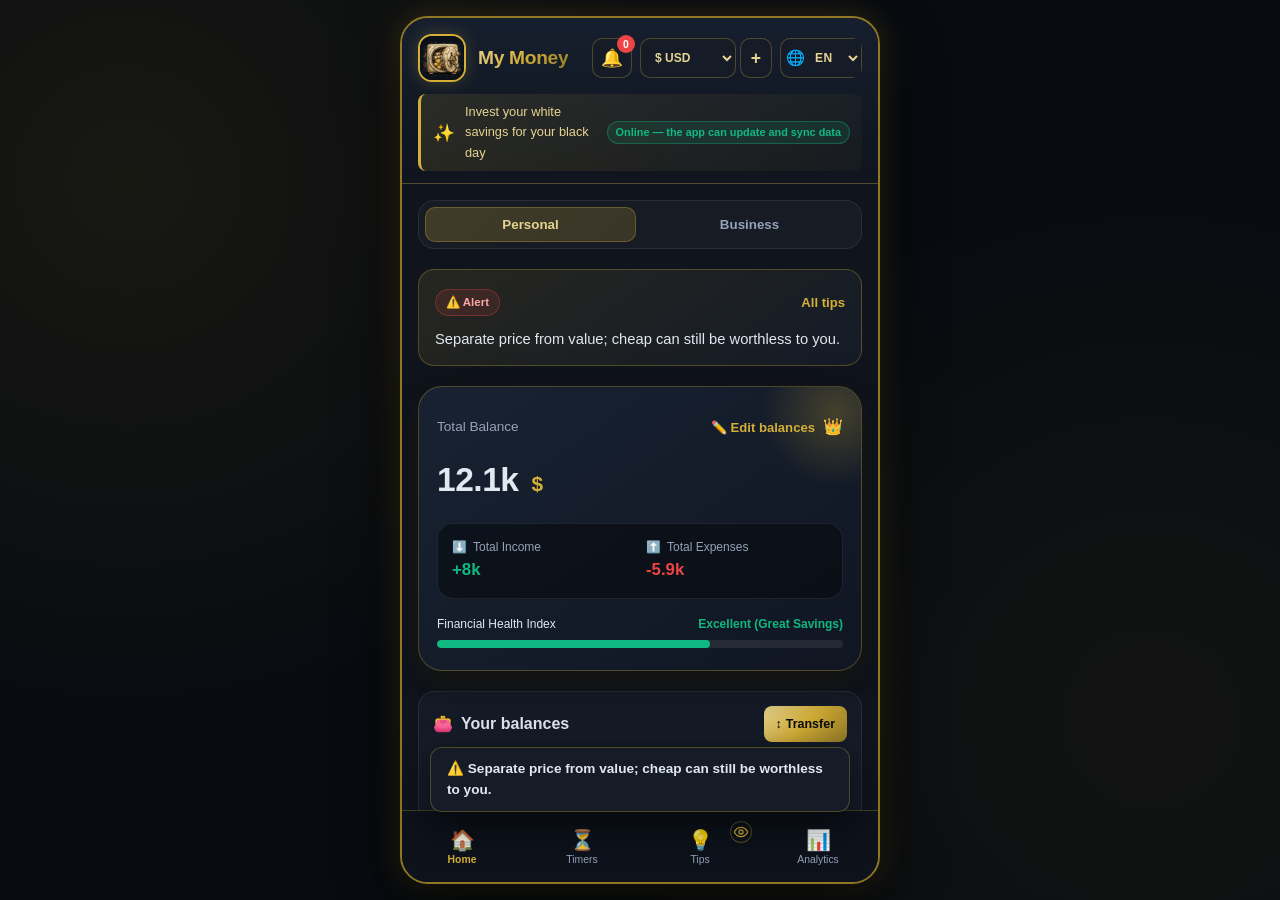
==== index.html @ 69395c63 "Publish My Money static app for Render. Co-authored-by: Cursor <cursoragent@cursor.com>" ====
<!DOCTYPE html>
<html lang="en" dir="ltr">
<head>
  <meta charset="UTF-8">
  <meta name="viewport" content="width=device-width, initial-scale=1.0, viewport-fit=cover">
  <title>My Money</title>

  <link rel="manifest" href="manifest.json">
  <meta name="theme-color" content="#080B10">
  <meta name="mobile-web-app-capable" content="yes">
  <meta name="apple-mobile-web-app-capable" content="yes">
  <meta name="apple-mobile-web-app-status-bar-style" content="black-translucent">
  <meta name="apple-mobile-web-app-title" content="أموالي">
  <link rel="apple-touch-icon" href="assets/icon-192.png">
  <link rel="icon" type="image/png" sizes="192x192" href="assets/icon-192.png">
  <link rel="icon" type="image/png" href="assets/logo.png">
  <link rel="stylesheet" href="styles.css?v=52">
</head>
<body>

  <div class="app-viewport" id="appViewport">

    <header class="app-header">
      <div class="header-top">
        <div class="brand-wrapper" id="btnBrandHome" role="button" tabindex="0">
          <img src="assets/logo.png" alt="" class="brand-logo" width="48" height="48">
          <div class="brand-text">
            <h1 id="txtAppName">أموالي</h1>
          </div>
        </div>

        <div class="header-controls">
          <button type="button" class="bell-btn" id="btnBell" aria-label="Notifications">
            <span aria-hidden="true">🔔</span>
            <span class="bell-badge" id="bellBadge" hidden>0</span>
          </button>
          <div class="currency-wrap">
            <select id="currencySelector" class="currency-select" aria-label="Currency"></select>
            <button type="button" class="btn-add-curr" id="btnAddCurrency" title="إضافة عملة">+</button>
            <button type="button" class="btn-add-curr btn-del-curr" id="btnDeleteCurrency" hidden title="حذف">✕</button>
          </div>
          <div class="lang-wrap" title="Language">
            <span class="lang-icon" aria-hidden="true">🌐</span>
            <select id="langSelector" class="lang-select" aria-label="Language"></select>
          </div>
        </div>
      </div>

      <div class="slogan-banner">
        <span class="icon" aria-hidden="true">✨</span>
        <p id="txtSlogan">استثمر رصيدك الأبيض ليومك الأسود</p>
        <span class="offline-chip" id="offlineChip">يعمل بدون إنترنت</span>
      </div>
    </header>

    <main class="app-body" id="appBody">

      <section class="app-screen is-active" id="screenHome" data-screen="home">
        <div class="space-toggle" id="spaceToggle" role="group" aria-label="Space">
          <button type="button" class="space-btn active" data-space="personal" aria-pressed="true">
            <span id="lblSpacePersonal">شخصي</span>
          </button>
          <button type="button" class="space-btn" data-space="business" aria-pressed="false">
            <span id="lblSpaceBusiness">شركة</span>
          </button>
        </div>
        <p class="space-hint" id="lblSpaceHint" hidden>سمّ شركتك وأضف أكثر من شركة. كل شركة لها دخلها ومصاريفها ورصيدها، مع قوالب حسب نوع النشاط.</p>
        <div class="company-bar" id="companyBar" hidden>
          <label class="company-bar-label" id="lblCompanySelect" for="companySelect">الشركة النشطة</label>
          <div class="company-bar-row" id="companyBarRow">
            <select id="companySelect" class="form-control" aria-labelledby="lblCompanySelect"></select>
            <button type="button" class="btn-secondary" id="btnEditCompany"><span id="txtEditCompany">تعديل</span></button>
            <button type="button" class="btn-gold-sm" id="btnAddCompany"><span id="txtAddCompany">إضافة شركة</span></button>
          </div>
          <p class="field-hint" id="txtCompanyTypeHint"></p>
        </div>

        <article class="home-tip-card" id="homeTipCard" role="button" tabindex="0">
          <div class="home-tip-head">
            <span class="tip-kind-badge" id="homeTipKind">تحفيز</span>
            <button type="button" class="btn-text-gold" id="btnOpenTipsFromHome" data-screen="tips"><span id="txtSeeAllTips">كل النصائح</span></button>
          </div>
          <p class="home-tip-text" id="txtHomeTip"></p>
        </article>

        <article class="balance-card">
          <div class="balance-header">
            <span class="balance-label" id="lblTotalBalance">الرصيد الإجمالي</span>
            <div class="balance-header-actions">
              <button type="button" id="btnEditBalance" class="btn-text-gold" title="تعديل الرصيد الأولي">✏️ <span id="txtEditBalance">تعديل الرصيد</span></button>
              <span class="icon" aria-hidden="true">👑</span>
            </div>
          </div>
          <div class="balance-amount">
            <span id="valTotalBalance">0</span>
            <span class="curr" id="currSymbol">MAD</span>
          </div>

          <div class="balance-stats">
            <div class="stat-item">
              <span class="stat-title"><span class="icon" aria-hidden="true">⬇️</span> <span id="lblIncome">الدخل</span></span>
              <span class="stat-value inc" id="valTotalIncome">+0</span>
            </div>
            <div class="stat-item">
              <span class="stat-title"><span class="icon" aria-hidden="true">⬆️</span> <span id="lblExpenses">المصروفات</span></span>
              <span class="stat-value exp" id="valTotalExpenses">-0</span>
            </div>
          </div>

          <div class="health-meter">
            <div class="health-info">
              <span id="lblFinancialHealth">مؤشر الصحة المالية</span>
              <span class="health-status" id="txtHealthStatus">ممتاز</span>
            </div>
            <div class="health-bar-track">
              <div class="health-bar-fill" id="healthBarFill"></div>
            </div>
          </div>
        </article>

        <article class="wallets-card" id="walletsCard">
          <div class="section-title">
            <h2><span class="icon" aria-hidden="true">👛</span> <span id="lblWallets">أرصدتك</span></h2>
            <button type="button" class="btn-gold-sm" id="btnOpenTransfer">↕ <span id="txtTransfer">تحويل</span></button>
          </div>
          <p class="field-hint" id="txtWalletsHint">وزّع ما تملك: نقد، كروت بنكية، عملات رقمية، وغيرها. لكل رصيد خطة استخدام واضحة.</p>
          <div class="wallet-grid" id="walletGrid"></div>
        </article>

        <article class="blackday-card" id="blackDayCard">
          <div class="section-title">
            <h2><span class="icon" aria-hidden="true">🛡️</span> <span id="lblBlackDay">صندوق اليوم الأسود</span></h2>
            <select id="blackDayMonths" class="mini-select" aria-label="Months">
              <option value="1">1</option>
              <option value="3">3</option>
              <option value="6">6</option>
              <option value="9">9</option>
              <option value="12">12</option>
              <option value="24">24</option>
              <option value="36">36</option>
              <option value="60">60</option>
            </select>
          </div>
          <p class="field-hint" id="txtBlackDayHint"></p>
          <div class="health-meter">
            <div class="health-info">
              <span id="txtBlackDayProgress">0</span>
              <span id="txtImpulseSaved">0</span>
            </div>
            <div class="health-bar-track">
              <div class="health-bar-fill" id="blackDayFill"></div>
            </div>
          </div>
        </article>

        <div class="action-grid">
          <button type="button" class="btn-action inc" id="btnOpenIncomeModal">
            <span aria-hidden="true">➕</span> <span id="btnAddIncome">إضافة دخل</span>
          </button>
          <button type="button" class="btn-action exp" id="btnOpenExpenseModal">
            <span aria-hidden="true">➖</span> <span id="btnAddExpense">إضافة مصروف</span>
          </button>
        </div>
        <div class="quick-add" id="quickAddRow"></div>

        <article class="transactions-card">
          <div class="section-title">
            <h2><span class="icon" aria-hidden="true">📜</span> <span id="lblTxHistory" data-i18n="transactionsHistory">سجل المعاملات المالية</span></h2>
          </div>
          <div class="search-filter-bar">
            <input type="search" id="txSearchInput" class="search-input" placeholder="بحث..." autocomplete="off">
            <select id="txCategoryFilter" class="category-filter">
              <option value="all" id="optAllCategories">جميع الفئات</option>
            </select>
          </div>
          <div class="transaction-list" id="transactionList"></div>
        </article>

        <article class="recurring-card" id="recurringCard">
          <div class="section-title">
            <h2><span class="icon" aria-hidden="true">🔁</span> <span id="lblRecurring">فواتير واشتراكات</span></h2>
            <button type="button" class="btn-gold-sm" id="btnOpenRecurring">+ <span id="txtAddRecurring">إضافة</span></button>
          </div>
          <div id="recurringList"></div>
        </article>

        <article class="theme-card" id="themeCard">
          <div class="section-title">
            <h2><span class="icon" aria-hidden="true">🎨</span> <span id="lblTheme">لون التطبيق</span></h2>
          </div>
          <p class="field-hint" id="txtThemeHint">كل لون له اسم ونمط مختلف لتمييزه حتى مع عمى الألوان. يمكنك أيضاً مزج ثلاثة ألوان.</p>
          <div class="theme-swatches" id="themeSwatches" role="group" aria-labelledby="lblTheme"></div>
          <div class="theme-mix">
            <span class="theme-mix-label" id="lblThemeMix">مزيج من 3 ألوان</span>
            <input type="hidden" id="themeMix1" value="#A855F7">
            <input type="hidden" id="themeMix2" value="#22C55E">
            <input type="hidden" id="themeMix3" value="#3B82F6">
            <div class="theme-mix-row">
              <button type="button" class="theme-mix-chip" data-mix-slot="1" id="btnThemeMix1">
                <span id="lblThemeMix1">لون 1</span>
                <span class="theme-mix-swatch" id="themeMixSwatch1"></span>
              </button>
              <button type="button" class="theme-mix-chip" data-mix-slot="2" id="btnThemeMix2">
                <span id="lblThemeMix2">لون 2</span>
                <span class="theme-mix-swatch" id="themeMixSwatch2"></span>
              </button>
              <button type="button" class="theme-mix-chip" data-mix-slot="3" id="btnThemeMix3">
                <span id="lblThemeMix3">لون 3</span>
                <span class="theme-mix-swatch" id="themeMixSwatch3"></span>
              </button>
              <button type="button" class="theme-mix-chip theme-mix-result" id="btnThemeMixResult" aria-pressed="false">
                <span id="lblThemeMixResult">المزيج</span>
                <span class="theme-mix-preview" id="themeMixPreview" aria-hidden="true"></span>
              </button>
            </div>
            <div class="theme-picker" id="themePicker" hidden>
              <p class="theme-picker-title" id="txtThemePicker">اختر لوناً داخل الإطار</p>
              <div class="theme-palette" id="themePalette"></div>
              <div class="theme-rgb">
                <label class="theme-rgb-row"><span>R</span><input type="range" id="themeRgbR" min="0" max="255" value="168"><span id="themeRgbRVal">168</span></label>
                <label class="theme-rgb-row"><span>G</span><input type="range" id="themeRgbG" min="0" max="255" value="85"><span id="themeRgbGVal">85</span></label>
                <label class="theme-rgb-row"><span>B</span><input type="range" id="themeRgbB" min="0" max="255" value="247"><span id="themeRgbBVal">247</span></label>
              </div>
              <button type="button" class="btn-secondary" id="btnCloseThemePicker"><span id="txtCloseThemePicker">تم</span></button>
            </div>
            <button type="button" class="btn-gold-sm" id="btnApplyThemeMix"><span id="txtApplyThemeMix">تطبيق المزيج</span></button>
          </div>
        </article>

        <article class="lock-card" id="lockCard">
          <div class="section-title">
            <h2><span class="icon" aria-hidden="true">🔒</span> <span id="lblLockTitle">قفل PIN</span></h2>
          </div>
          <p class="field-hint" id="txtLockHint">يمكنك قفل التطبيق برمز سري من 6 أرقام لمنع المتطفلين. عند نسيان الرمز يمكن استعادته عبر حساب Gmail المرتبط.</p>
          <div class="pwa-actions">
            <button type="button" class="btn-gold-sm" id="btnSetPin"><span id="txtSetPin">تعيين PIN</span></button>
            <button type="button" class="btn-secondary" id="btnRemovePin" hidden><span id="txtRemovePin">إزالة القفل</span></button>
          </div>
        </article>

        <article class="sync-card" id="syncCard">
          <div class="section-title">
            <h2><span class="icon" aria-hidden="true">☁️</span> <span id="lblSyncTitle">المزامنة بين الأجهزة عبر Gmail</span></h2>
          </div>
        <p class="pwa-instruction-text" id="txtSyncHint">للمزامنة أدخل بريد Gmail. ستصلك رسالة برمز عشوائي على الحساب لتأكيد الربط بين الأجهزة.</p>
          <p class="sync-status" id="txtSyncStatus"></p>
          <div class="pwa-actions">
            <button type="button" class="btn-gold-sm" id="btnConnectGmail">ربط حساب Gmail</button>
            <button type="button" class="btn-gold-sm btn-export" id="btnSyncNow" hidden>مزامنة الآن</button>
            <button type="button" class="btn-gold-sm btn-demo" id="btnRestoreCloud" hidden>استعادة من Google</button>
            <button type="button" class="btn-secondary" id="btnDisconnectGmail" hidden>فصل الحساب</button>
            <button type="button" class="btn-gold-sm btn-export" id="btnSendGmail">إرسال عبر Gmail</button>
            <button type="button" class="btn-gold-sm btn-demo" id="btnSaveBackup">نسخ الخطة إلى ملف</button>
            <button type="button" class="btn-gold-sm" id="btnCopyPlan">نسخ الخطة</button>
            <button type="button" class="btn-gold-sm" id="btnRestoreFile">تحميل خطة من ملف</button>
            <input type="file" id="backupFileInput" accept="application/json,.json" hidden>
          </div>
          <p class="field-hint" id="txtPlanFileHint">احفظ خطتك في ملف لإعادة تحميلها لاحقاً، أو أرسل الملف لشخص آخر ليحمّله في تطبيقه.</p>
          <details class="sync-advanced">
            <summary id="lblGoogleClient">معرّف عميل Google</summary>
            <p class="field-hint" id="txtGoogleClientHint"></p>
            <input type="text" id="googleClientIdInput" class="form-control" autocomplete="off" spellcheck="false">
          </details>
        </article>

        <article class="pwa-banner">
          <div class="pwa-header">
            <span aria-hidden="true">📱</span>
            <span id="lblInstallApp">ثبّت التطبيق على الهاتف</span>
          </div>
          <p class="pwa-instruction-text" id="txtPwaHint">يُفضَّل الاتصال بالإنترنت لتحديث التطبيق ومزامنة بياناتك. يمكنك إضافة أي معلومات دون إنترنت؛ عند العودة للاتصال تُحدَّث تلقائياً. الأهم: التنبيهات تعمل محلياً حتى بدون إنترنت بعد التثبيت والسماح بالإشعارات.</p>
          <p class="pwa-instruction-text" id="txtPwaInstructions"></p>
          <div class="pwa-actions">
            <button type="button" class="btn-gold-sm btn-install" id="btnInstallPwa" hidden>
              <span id="btnTxtInstall">تثبيت التطبيق</span>
            </button>
            <button type="button" class="btn-gold-sm btn-demo" id="btnLoadDemo">
              ⚡ <span id="btnTxtDemo">تحميل بيانات تجريبية</span>
            </button>
            <button type="button" class="btn-gold-sm btn-export" id="btnExportCSV">
              📥 <span id="btnTxtExport">تصدير CSV</span>
            </button>
            <button type="button" class="btn-gold-sm btn-reset" id="btnResetData">
              🗑️ <span id="btnTxtReset">مسح البيانات</span>
            </button>
          </div>
        </article>
      </section>

      <section class="app-screen" id="screenTimers" data-screen="timers" hidden>
        <article class="section-container">
          <div class="section-title">
            <h2><span class="icon" aria-hidden="true">⏳</span> <span id="lblPurchaseTimers" data-i18n="purchaseTimers">مواعيد ومؤقت المشتريات</span></h2>
            <button type="button" class="btn-gold-sm" id="btnOpenTimerModal">+ <span id="btnAddTimer">إضافة مؤقت</span></button>
          </div>
          <div class="timer-cards-list" id="timerCardsList"></div>
        </article>
      </section>

      <section class="app-screen" id="screenAnalytics" data-screen="analytics" hidden>
        <aside class="disclaimer-card" id="disclaimerCard" role="note">
          <div class="disclaimer-head">
            <span class="disclaimer-icon" aria-hidden="true">⚠️</span>
            <strong id="lblDisclaimerTitle">إخلاء مسؤولية</strong>
          </div>
          <p id="txtDisclaimer">⚠️ تنبيه: هذا التطبيق في طور تجريبي وقد تحدث فيه أخطاء برمجية. لا يُنصح باتخاذه مرجعاً موثوقاً بنسبة 100٪. التطبيق مصمَّم بمساعدة الذكاء الاصطناعي؛ يُفترض أن يكون آمناً وموثوقاً قدر الإمكان، لكن الذكاء الاصطناعي ليس موضع ثقة مطلقة. يُفضَّل الاحتفاظ دائماً بنسخة احتياطية من بياناتك.</p>
        </aside>

        <article class="recap-card" id="recapCard">
          <div class="section-title">
            <h2><span class="icon" aria-hidden="true">📅</span> <span id="lblRecap">ملخص هذا الشهر</span></h2>
          </div>
          <p class="recap-sentence" id="txtRecapSentence"></p>
          <div class="recap-stats" id="recapStats"></div>
        </article>

        <article class="insight-card" id="moneyGoneCard">
          <div class="section-title">
            <h2><span class="icon" aria-hidden="true">🕳️</span> <span id="lblMoneyGone">أين يختفي المال؟</span></h2>
          </div>
          <div class="period-toggle" id="spendPeriodToggle" role="group" aria-label="Period">
            <button type="button" class="period-btn" data-period="week"><span id="lblPeriodWeek">أسبوع</span></button>
            <button type="button" class="period-btn active" data-period="month"><span id="lblPeriodMonth">شهر</span></button>
            <button type="button" class="period-btn" data-period="year"><span id="lblPeriodYear">سنة</span></button>
          </div>
          <p class="field-hint" id="txtSpendPeriodHint"></p>
          <div class="spend-summary" id="spendSummary"></div>
          <div id="moneyGoneList"></div>
        </article>

        <article class="insight-card" id="trackCard">
          <div class="section-title">
            <h2><span class="icon" aria-hidden="true">🧭</span> <span id="lblOnTrack">هل أنا على الطريق الصحيح؟</span></h2>
          </div>
          <div class="track-verdict" id="trackVerdict"></div>
          <div class="insight-stats" id="trackStats"></div>
        </article>

        <article class="insight-card" id="profitCompareCard">
          <div class="section-title">
            <h2><span class="icon" aria-hidden="true">📈</span> <span id="lblProfitCompare">أرباحي مقارنة بالسنوات الماضية</span></h2>
          </div>
          <div id="profitCompareList"></div>
        </article>

        <article class="insight-card" id="journeyCard">
          <div class="section-title">
            <h2><span class="icon" aria-hidden="true">🏆</span> <span id="lblJourney">رحلتي منذ تثبيت التطبيق</span></h2>
          </div>
          <p class="field-hint" id="txtJourneySince"></p>
          <div class="insight-stats" id="journeyStats"></div>
          <div class="achievements-grid" id="achievementsGrid"></div>
        </article>

        <article class="budgets-card" id="budgetsCard">
          <div class="section-title">
            <h2><span class="icon" aria-hidden="true">🎯</span> <span id="lblBudgets">الميزانيات الشهرية</span></h2>
          </div>
          <div id="budgetList"></div>
        </article>

        <article class="analytics-card">
          <div class="section-title">
            <h2><span class="icon" aria-hidden="true">📊</span> <span id="lblAnalytics">تحليل المصاريف حسب الفئات</span></h2>
          </div>
          <div class="chart-container">
            <div class="chart-svg-wrapper">
              <svg viewBox="0 0 36 36" class="donut-chart" id="svgDonutChart" role="img" aria-label="Expense chart">
                <circle cx="18" cy="18" r="15.915" fill="none" stroke="rgba(255,255,255,0.05)" stroke-width="3"></circle>
              </svg>
            </div>
            <div class="chart-legend" id="chartLegend"></div>
          </div>
        </article>
      </section>

      <section class="app-screen" id="screenTips" data-screen="tips" hidden>
        <article class="tips-hero" id="tipsHeroCard">
          <div class="section-title">
            <h2><span class="icon" aria-hidden="true">💡</span> <span id="lblTipsTitle">نصائح مالية</span></h2>
            <button type="button" class="btn-gold-sm" id="btnOpenTipModal">+ <span id="txtAddTip">أضف نصيحتك</span></button>
          </div>
          <p class="field-hint" id="txtTipsHint">نصائح جاهزة بكل اللغات، ونصائحك الخاصة تبقى محفوظة وتظهر كلما فتحت التطبيق.</p>
        </article>

        <article class="tip-of-day-card" id="tipOfDayCard" role="button" tabindex="0">
          <div class="tip-kind-row">
            <span class="tip-kind-badge" id="tipOfDayKind">تحفيز</span>
            <button type="button" class="btn-text-gold" id="btnShuffleTip"><span id="txtShuffleTip">نصيحة أخرى</span></button>
          </div>
          <p class="tip-of-day-text" id="txtTipOfDay"></p>
        </article>

        <article class="section-container">
          <div class="section-title">
            <h2><span class="icon" aria-hidden="true">📌</span> <span id="lblMyTips">نصائحي</span></h2>
          </div>
          <div id="customTipsList"></div>
        </article>

        <article class="section-container">
          <div class="section-title">
            <h2><span class="icon" aria-hidden="true">📚</span> <span id="lblBuiltinTips">مكتبة النصائح</span></h2>
          </div>
          <div id="builtinTipsList"></div>
        </article>
      </section>

    </main>

    <nav class="bottom-nav" aria-label="Main">
      <button type="button" class="nav-item active" id="navHome" data-screen="home" aria-current="page">
        <span class="icon" aria-hidden="true">🏠</span>
        <span id="lblNavHome">الرئيسية</span>
      </button>
      <button type="button" class="nav-item" id="navTimers" data-screen="timers">
        <span class="icon" aria-hidden="true">⏳</span>
        <span id="lblNavTimers">المؤقتات</span>
      </button>
      <div class="nav-tips-wrap">
        <button type="button" class="nav-item" id="navTips" data-screen="tips">
          <span class="icon" aria-hidden="true">💡</span>
          <span id="lblNavTips">نصائح</span>
        </button>
        <button type="button" class="nav-eye-toggle" id="btnToggleHomeTip" aria-pressed="true" title="إخفاء النصيحة">
          <span class="nav-eye-open" aria-hidden="true">
            <svg viewBox="0 0 24 24" width="16" height="16" fill="none" stroke="currentColor" stroke-width="2" stroke-linecap="round" stroke-linejoin="round"><path d="M2 12s3.5-7 10-7 10 7 10 7-3.5 7-10 7-10-7-10-7z"/><circle cx="12" cy="12" r="3"/></svg>
          </span>
          <span class="nav-eye-locked" aria-hidden="true" hidden>
            <svg viewBox="0 0 24 24" width="16" height="16" fill="none" stroke="currentColor" stroke-width="2" stroke-linecap="round" stroke-linejoin="round"><path d="M3 3l18 18"/><path d="M10.6 10.6a2 2 0 102.8 2.8"/><path d="M9.9 5.2A11 11 0 0121.8 12a11 11 0 01-2.1 3.2"/><path d="M6.6 6.6A11 11 0 002.2 12a11 11 0 0011.3 6.8 10 10 0 002.4-.3"/></svg>
          </span>
        </button>
      </div>
      <button type="button" class="nav-item" id="navAnalytics" data-screen="analytics">
        <span class="icon" aria-hidden="true">📊</span>
        <span id="lblNavAnalytics">التحليلات</span>
      </button>
    </nav>

    <div class="notif-panel" id="notifPanel" hidden>
      <div class="notif-panel-head">
        <h3 id="lblNotifTitle">الإشعارات</h3>
        <button type="button" class="btn-icon-del" id="btnCloseNotif" aria-label="Close">✕</button>
      </div>
      <div class="notif-panel-actions">
        <button type="button" class="btn-gold-sm" id="btnEnableNotifs">تفعيل جرس الإشعارات</button>
        <button type="button" class="btn-gold-sm btn-demo" id="btnAddReminder">+ تذكير جديد</button>
        <button type="button" class="btn-secondary" id="btnMarkRead">تعليم الكل كمقروء</button>
      </div>
      <p class="notif-status" id="txtNotifStatus"></p>
      <div class="notif-list" id="notifList"></div>
    </div>

  </div>

  <div class="toast" id="toast" role="status" aria-live="polite"></div>

  <div class="modal-overlay" id="balanceModal">
    <div class="modal-content" role="dialog" aria-modal="true" aria-labelledby="modalBalanceTitle">
      <h3 class="modal-title" id="modalBalanceTitle">أرصدة ما تملك</h3>
      <form id="balanceForm">
        <p class="field-hint" id="txtBalanceWalletsHint">أدخل المبلغ الحالي في كل نوع. الدخل والمصاريف تُحسب لاحقاً حسب الرصيد الذي تختاره في المعاملة.</p>
        <div id="walletBalanceFields"></div>
        <p class="sync-status" id="txtWalletOpeningsTotal"></p>
        <div class="form-actions">
          <button type="button" class="btn-secondary" id="btnCloseBalanceModal">إلغاء</button>
          <button type="submit" class="btn-gold-sm btn-modal-submit" id="btnSaveBalance">تحديث الأرصدة</button>
        </div>
      </form>
    </div>
  </div>

  <div class="modal-overlay" id="txModal">
    <div class="modal-content" role="dialog" aria-modal="true" aria-labelledby="modalTxTitle">
      <h3 class="modal-title" id="modalTxTitle">إضافة معاملة جديدة</h3>
      <form id="txForm">
        <input type="hidden" id="txTypeInput" value="expense">
        <div class="form-group">
          <label id="lblFormDesc" for="txDesc">البيان / الوصف</label>
          <input type="text" id="txDesc" class="form-control" required maxlength="120" autocomplete="off">
        </div>
        <div class="form-group">
          <label id="lblFormAmount" for="txAmount">المبلغ</label>
          <input type="number" step="0.01" min="0" inputmode="decimal" id="txAmount" class="form-control" required placeholder="0.00">
        </div>
        <div class="form-group">
          <label id="lblFormCategory" for="txCategory">الفئة</label>
          <div class="link-row">
            <select id="txCategory" class="form-control"></select>
            <button type="button" class="btn-gold-sm" id="btnAddCategory" title="+">+</button>
          </div>
        </div>
        <div class="form-group">
          <label id="lblFormWallet" for="txWallet">الظرف</label>
          <select id="txWallet" class="form-control"></select>
        </div>
        <div class="form-group">
          <label id="lblFormDate" for="txDate">التاريخ</label>
          <input type="date" id="txDate" class="form-control" required>
        </div>
        <label class="check-row">
          <input type="checkbox" id="txRemindCheck">
          <span id="lblTxRemind">تذكير لهذه المعاملة</span>
        </label>
        <div class="form-group" id="txRemindGroup" hidden>
          <label id="lblTxRepeat" for="txRepeatSelect">تكرار التنبيه</label>
          <select id="txRepeatSelect" class="form-control">
            <option value="once">مرة واحدة</option>
            <option value="daily">يومي</option>
            <option value="weekly" selected>أسبوعي</option>
            <option value="monthly">شهري</option>
            <option value="yearly">سنوي</option>
          </select>
        </div>
        <div class="form-actions">
          <button type="button" class="btn-secondary" id="btnCloseTxModal">إلغاء</button>
          <button type="submit" class="btn-gold-sm btn-modal-submit" id="btnSaveTx">حفظ المعاملة</button>
        </div>
      </form>
    </div>
  </div>

  <div class="modal-overlay" id="timerModal">
    <div class="modal-content" role="dialog" aria-modal="true" aria-labelledby="modalTimerTitle">
      <h3 class="modal-title" id="modalTimerTitle">إضافة مؤقت شراء جديد</h3>
      <form id="timerForm">
        <div class="advice-card" id="waitAdviceCard">
          <strong id="lblWaitAdviceTitle">نصيحة قبل الشراء</strong>
          <p id="txtWaitAdvice">انتظر أسبوعاً قبل أن تشتري المنتج. قد تكون لا تحتاجه حقاً، وقد يكون مجرد نزوة عابرة.</p>
        </div>
        <div class="form-group">
          <label id="lblTimerName" for="timerItemName">اسم الغرض المراد شراؤه</label>
          <input type="text" id="timerItemName" class="form-control" maxlength="120" autocomplete="off">
        </div>
        <div class="form-group">
          <span class="field-label" id="lblItemImage">صورة المنتج أو علامة مصغّرة</span>
          <p class="field-hint" id="txtItemImageHint">إذا لم تعرف اسم المنتج، الصق صورة أو اختر علامة جاهزة.</p>
          <div class="icon-grid" id="productIconGrid"></div>
          <div class="image-drop" id="imageDropZone" tabindex="0">
            <div class="image-preview" id="imagePreview" hidden>
              <img id="imagePreviewImg" alt="">
              <button type="button" class="btn-icon-del" id="btnClearImage">✕</button>
            </div>
            <div class="image-drop-hint" id="imageDropHint">
              <span id="txtPasteImage">لصق صورة</span>
              <label class="btn-gold-sm btn-file">
                <span id="txtPickImage">رفع صورة</span>
                <input type="file" id="timerImageInput" accept="image/*" hidden>
              </label>
            </div>
          </div>
        </div>
        <div class="form-group">
          <label id="lblTimerPrice" for="timerPrice">السعر المحدد</label>
          <input type="number" step="0.01" min="0" inputmode="decimal" id="timerPrice" class="form-control" required>
        </div>
        <div class="form-group">
          <label id="lblTimerCategory" for="timerCategory">الفئة</label>
          <select id="timerCategory" class="form-control"></select>
        </div>
        <div class="form-group">
          <label id="lblBuyLink" for="timerBuyUrl">رابط الشراء أونلاين</label>
          <div class="link-row">
            <input type="text" id="timerBuyUrl" class="form-control" inputmode="url" autocomplete="url" placeholder="https://">
            <button type="button" class="btn-gold-sm" id="btnPasteBuyUrl">لصق الرابط</button>
          </div>
        </div>
        <div class="form-group">
          <label id="lblTimerDelay" for="timerDelaySelect">موعد التنبيه</label>
          <select id="timerDelaySelect" class="form-control">
            <option value="2days" id="opt2Days">بعد يومين (48 ساعة)</option>
            <option value="1week" id="opt1Week" selected>بعد أسبوع (7 أيام)</option>
            <option value="1month" id="opt1Month">بعد شهر (30 يوم)</option>
            <option value="custom" id="optCustom">تاريخ مخصص</option>
          </select>
        </div>
        <div class="form-group" id="customDateGroup" hidden>
          <label id="lblCustomDate" for="timerCustomDate">التاريخ والوقت المحدد</label>
          <input type="datetime-local" id="timerCustomDate" class="form-control">
        </div>
        <label class="check-row">
          <input type="checkbox" id="timerBellCheck" checked>
          <span id="lblTimerBell">تفعيل جرس التذكير</span>
        </label>
        <div class="form-group" id="timerRepeatGroup">
          <label id="lblTimerRepeat" for="timerRepeatSelect">تكرار التنبيه</label>
          <select id="timerRepeatSelect" class="form-control">
            <option value="once">مرة واحدة</option>
            <option value="daily">يومي</option>
            <option value="weekly" selected>أسبوعي</option>
            <option value="monthly">شهري</option>
            <option value="yearly">سنوي</option>
          </select>
        </div>
        <div class="form-group">
          <label id="lblTimerNotes" for="timerNotes">ملاحظات إضافية</label>
          <input type="text" id="timerNotes" class="form-control" maxlength="160" autocomplete="off">
        </div>
        <div class="form-actions">
          <button type="button" class="btn-secondary" id="btnCloseTimerModal">إلغاء</button>
          <button type="submit" class="btn-gold-sm btn-modal-submit" id="btnSaveTimer">ضبط التنبيه</button>
        </div>
      </form>
    </div>
  </div>

  <div class="modal-overlay" id="reminderModal">
    <div class="modal-content" role="dialog" aria-modal="true" aria-labelledby="modalReminderTitle">
      <h3 class="modal-title" id="modalReminderTitle">تذكير جديد</h3>
      <form id="reminderForm">
        <div class="form-group">
          <label id="lblReminderTitle" for="reminderTitleInput">عنوان التذكير</label>
          <input type="text" id="reminderTitleInput" class="form-control" required maxlength="120" autocomplete="off">
        </div>
        <div class="form-group">
          <label id="lblReminderRepeat" for="reminderRepeatSelect">تكرار التنبيه</label>
          <select id="reminderRepeatSelect" class="form-control">
            <option value="once">مرة واحدة</option>
            <option value="daily">يومي</option>
            <option value="weekly" selected>أسبوعي</option>
            <option value="monthly">شهري</option>
            <option value="yearly">سنوي</option>
          </select>
        </div>
        <div class="form-group">
          <label id="lblReminderWhen" for="reminderWhenInput">التاريخ والوقت المحدد</label>
          <input type="datetime-local" id="reminderWhenInput" class="form-control" required>
        </div>
        <div class="form-group">
          <label id="lblReminderLink" for="reminderBuyUrl">رابط الشراء أونلاين</label>
          <input type="text" id="reminderBuyUrl" class="form-control" inputmode="url" placeholder="https://">
        </div>
        <div class="form-actions">
          <button type="button" class="btn-secondary" id="btnCloseReminderModal">إلغاء</button>
          <button type="submit" class="btn-gold-sm btn-modal-submit" id="btnSaveReminder">ضبط التنبيه</button>
        </div>
      </form>
    </div>
  </div>

  <div class="modal-overlay" id="currencyModal">
    <div class="modal-content" role="dialog" aria-modal="true" aria-labelledby="modalCurrencyTitle">
      <h3 class="modal-title" id="modalCurrencyTitle">إضافة عملة خاصة</h3>
      <form id="currencyForm">
        <div class="form-group">
          <label id="lblCurrencyCode" for="customCurrencyCode">رمز العملة</label>
          <input type="text" id="customCurrencyCode" class="form-control" required maxlength="8" placeholder="GBP" autocomplete="off">
        </div>
        <div class="form-group">
          <label id="lblCurrencySymbol" for="customCurrencySymbol">الرمز / الاختصار</label>
          <input type="text" id="customCurrencySymbol" class="form-control" required maxlength="12" placeholder="£" autocomplete="off">
        </div>
        <div class="form-group">
          <label id="lblCurrencyName" for="customCurrencyName">اسم العملة</label>
          <input type="text" id="customCurrencyName" class="form-control" maxlength="40" placeholder="جنيه إسترليني" autocomplete="off">
        </div>
        <div class="form-actions">
          <button type="button" class="btn-secondary" id="btnCloseCurrencyModal">إلغاء</button>
          <button type="submit" class="btn-gold-sm btn-modal-submit" id="btnSaveCurrency">حفظ</button>
        </div>
      </form>
    </div>
  </div>

  <div class="modal-overlay" id="affordModal">
    <div class="modal-content" role="dialog" aria-modal="true" aria-labelledby="modalAffordTitle">
      <h3 class="modal-title" id="modalAffordTitle">هل أتحمل هذا؟</h3>
      <div id="affordBody" class="afford-body"></div>
      <div class="form-actions afford-actions">
        <button type="button" class="btn-gold-sm" id="btnDecideBought">اشتريت</button>
        <button type="button" class="btn-secondary" id="btnDecideSkip">تنازلت</button>
        <button type="button" class="btn-secondary" id="btnDecideWait">ما زلت أنتظر</button>
      </div>
      <label class="check-row" id="blackDayMoveRow">
        <input type="checkbox" id="moveToBlackDay" checked>
        <span id="lblMoveBlackDay">حوّل المبلغ إلى صندوق اليوم الأسود</span>
      </label>
    </div>
  </div>

  <div class="modal-overlay" id="transferModal">
    <div class="modal-content" role="dialog" aria-modal="true" aria-labelledby="modalTransferTitle">
      <h3 class="modal-title" id="modalTransferTitle">تحويل بين الأظرف</h3>
      <form id="transferForm">
        <div class="form-group">
          <label id="lblTransferFrom" for="transferFrom">من</label>
          <select id="transferFrom" class="form-control"></select>
        </div>
        <div class="form-group">
          <label id="lblTransferTo" for="transferTo">إلى</label>
          <select id="transferTo" class="form-control"></select>
        </div>
        <div class="form-group">
          <label id="lblTransferAmount" for="transferAmount">المبلغ</label>
          <input type="number" step="0.01" min="0" inputmode="decimal" id="transferAmount" class="form-control" required>
        </div>
        <div class="form-actions">
          <button type="button" class="btn-secondary" id="btnCloseTransfer">إلغاء</button>
          <button type="submit" class="btn-gold-sm btn-modal-submit" id="btnSaveTransfer">تحويل</button>
        </div>
      </form>
    </div>
  </div>

  <div class="modal-overlay" id="recurringModal">
    <div class="modal-content" role="dialog" aria-modal="true" aria-labelledby="modalRecurringTitle">
      <h3 class="modal-title" id="modalRecurringTitle">فاتورة متكررة</h3>
      <form id="recurringForm">
        <div class="form-group">
          <label id="lblRecurringDesc" for="recurringDesc">الوصف</label>
          <input type="text" id="recurringDesc" class="form-control" required maxlength="120" autocomplete="off">
        </div>
        <div class="form-group">
          <label id="lblRecurringAmount" for="recurringAmount">المبلغ</label>
          <input type="number" step="0.01" min="0" inputmode="decimal" id="recurringAmount" class="form-control" required>
        </div>
        <div class="form-group">
          <label id="lblRecurringType" for="recurringType">النوع</label>
          <select id="recurringType" class="form-control">
            <option value="expense">مصروف</option>
            <option value="income">دخل</option>
          </select>
        </div>
        <div class="form-group">
          <label id="lblRecurringCat" for="recurringCategory">الفئة</label>
          <select id="recurringCategory" class="form-control"></select>
        </div>
        <div class="form-group">
          <label id="lblRecurringWallet" for="recurringWallet">الظرف</label>
          <select id="recurringWallet" class="form-control"></select>
        </div>
        <div class="form-group">
          <label id="lblRecurringDay" for="recurringDay">يوم الشهر</label>
          <input type="number" min="1" max="28" id="recurringDay" class="form-control" required value="1">
        </div>
        <div class="form-actions">
          <button type="button" class="btn-secondary" id="btnCloseRecurring">إلغاء</button>
          <button type="submit" class="btn-gold-sm btn-modal-submit" id="btnSaveRecurring">حفظ</button>
        </div>
      </form>
    </div>
  </div>

  <div class="modal-overlay" id="categoryModal">
    <div class="modal-content" role="dialog" aria-modal="true" aria-labelledby="modalCategoryTitle">
      <h3 class="modal-title" id="modalCategoryTitle">فئة جديدة</h3>
      <form id="categoryForm">
        <div class="form-group">
          <label id="lblCategoryName" for="customCategoryName">اسم الفئة</label>
          <input type="text" id="customCategoryName" class="form-control" required maxlength="40" autocomplete="off">
        </div>
        <div class="form-actions">
          <button type="button" class="btn-secondary" id="btnCloseCategory">إلغاء</button>
          <button type="submit" class="btn-gold-sm btn-modal-submit" id="btnSaveCategory">حفظ</button>
        </div>
      </form>
    </div>
  </div>

  <div class="modal-overlay" id="companyModal">
    <div class="modal-content" role="dialog" aria-modal="true" aria-labelledby="modalCompanyTitle">
      <h3 class="modal-title" id="modalCompanyTitle">إضافة شركة</h3>
      <form id="companyForm">
        <div class="form-group">
          <label id="lblCompanyName" for="companyNameInput">اسم الشركة</label>
          <input type="text" id="companyNameInput" class="form-control" required maxlength="60" autocomplete="off">
        </div>
        <div class="form-group">
          <label id="lblCompanyType" for="companyTypeSelect">نوع الشركة</label>
          <select id="companyTypeSelect" class="form-control"></select>
        </div>
        <label class="check-row" id="companyTplRow">
          <input type="checkbox" id="companyApplyTpl" checked>
          <span id="txtCompanyApplyTpl">تعبئة بمثال القالب (رصيد ومعاملات توضيحية)</span>
        </label>
        <p class="field-hint" id="txtCompanyTplHint">إن كنت مقاولاً اختر «بناء ومقاولات» لإدارة دفعات المشروع ومواد البناء والأجور.</p>
        <div class="form-actions">
          <button type="button" class="btn-secondary" id="btnCloseCompany">إلغاء</button>
          <button type="button" class="btn-secondary" id="btnDeleteCompany" hidden><span id="txtDeleteCompany">حذف</span></button>
          <button type="submit" class="btn-gold-sm btn-modal-submit" id="btnSaveCompany">حفظ</button>
        </div>
      </form>
    </div>
  </div>

  <div class="modal-overlay" id="syncVerifyModal">
    <div class="modal-content" role="dialog" aria-modal="true" aria-labelledby="modalSyncVerifyTitle">
      <h3 class="modal-title" id="modalSyncVerifyTitle">تأكيد المزامنة عبر Gmail</h3>
      <form id="syncEmailForm">
        <div class="form-group">
          <label id="lblSyncGmail" for="syncGmailInput">بريد Gmail</label>
          <input type="email" id="syncGmailInput" class="form-control" autocomplete="email" required placeholder="you@gmail.com">
        </div>
        <p class="field-hint" id="txtSyncGmailHint">سنرسل رمزاً عشوائياً إلى هذا الحساب.</p>
        <div class="form-actions">
          <button type="button" class="btn-secondary" id="btnCloseSyncVerify">إلغاء</button>
          <button type="submit" class="btn-gold-sm btn-modal-submit" id="btnSendSyncCode">إرسال الرمز</button>
        </div>
      </form>
      <form id="syncCodeForm" hidden>
        <div class="form-group">
          <label id="lblSyncCode" for="syncCodeInput">الرمز المرسل إلى Gmail</label>
          <input type="text" id="syncCodeInput" class="form-control" inputmode="numeric" autocomplete="one-time-code" pattern="[0-9]{6}" minlength="6" maxlength="6" required>
        </div>
        <p class="field-hint" id="txtSyncCodeHint">تحقق من الوارد أو الرسائل غير المرغوب فيها.</p>
        <div class="form-actions">
          <button type="button" class="btn-secondary" id="btnResendSyncCode">إعادة الإرسال</button>
          <button type="submit" class="btn-gold-sm btn-modal-submit" id="btnConfirmSyncCode">تأكيد</button>
        </div>
      </form>
    </div>
  </div>

  <div class="modal-overlay" id="pinModal">
    <div class="modal-content" role="dialog" aria-modal="true" aria-labelledby="modalPinTitle">
      <h3 class="modal-title" id="modalPinTitle">تعيين PIN</h3>
      <form id="pinForm">
        <div class="form-group">
          <label id="lblPinNew" for="pinNew">رمز من 6 أرقام</label>
          <input type="password" id="pinNew" class="form-control" inputmode="numeric" autocomplete="new-password" pattern="[0-9]{6}" minlength="6" maxlength="6" required>
        </div>
        <div class="form-group">
          <label id="lblPinConfirm" for="pinConfirm">تأكيد الرمز</label>
          <input type="password" id="pinConfirm" class="form-control" inputmode="numeric" autocomplete="new-password" pattern="[0-9]{6}" minlength="6" maxlength="6" required>
        </div>
        <p class="field-hint" id="txtPinRecoveryHint"></p>
        <div class="form-actions">
          <button type="button" class="btn-secondary" id="btnClosePin">إلغاء</button>
          <button type="submit" class="btn-gold-sm btn-modal-submit" id="btnSavePin">حفظ</button>
        </div>
      </form>
    </div>
  </div>

  <div class="modal-overlay" id="tipModal">
    <div class="modal-content" role="dialog" aria-modal="true" aria-labelledby="modalTipTitle">
      <h3 class="modal-title" id="modalTipTitle">أضف نصيحتك</h3>
      <form id="tipForm">
        <div class="form-group">
          <label id="lblTipKind" for="tipKindSelect">نوع الرسالة</label>
          <select id="tipKindSelect" class="form-control">
            <option value="motivation" id="optTipMotivation">تحفيز</option>
            <option value="alert" id="optTipAlert">تنبيه</option>
            <option value="idea" id="optTipIdea">فكرة مبتكرة</option>
          </select>
        </div>
        <div class="form-group">
          <label id="lblTipText" for="tipTextInput">نص النصيحة</label>
          <textarea id="tipTextInput" class="form-control tip-textarea" rows="4" maxlength="280" required placeholder="اكتب فكرة أو تذكيراً مالياً..."></textarea>
        </div>
        <div class="form-actions">
          <button type="button" class="btn-secondary" id="btnCloseTipModal">إلغاء</button>
          <button type="submit" class="btn-gold-sm btn-modal-submit" id="btnSaveTip">حفظ</button>
        </div>
      </form>
    </div>
  </div>

  <div class="lock-screen" id="lockScreen" hidden>
    <img src="assets/logo.png" alt="" class="lock-logo" width="72" height="72">
    <h2 id="txtLockAppName">أموالي</h2>
    <p id="txtUnlockHint">أدخل الرمز السري (6 أرقام)</p>
    <form id="unlockForm">
      <input type="password" id="unlockPin" class="form-control" inputmode="numeric" autocomplete="off" pattern="[0-9]{4,8}" minlength="4" maxlength="8" required>
      <button type="submit" class="btn-gold-sm btn-modal-submit" id="btnUnlock">فتح</button>
    </form>
    <button type="button" class="btn-text-gold" id="btnForgotPin"><span id="txtForgotPin">نسيت الرمز؟ استعادة عبر Gmail</span></button>
  </div>

  <script src="translations.js?v=52"></script>
  <script src="app.js?v=52"></script>
  <script>
    if ('serviceWorker' in navigator && location.protocol !== 'file:') {
      navigator.serviceWorker.register('./sw.js?v=52').then((reg) => {
        reg.update().catch(() => {});
      }).catch(() => {});
    }
  </script>
</body>
</html>
---- styles.css ----
/* ==========================================================================
   مصروفي الذهبي (Masroofi Gold Edition)
   ========================================================================== */

:root {
  --bg-primary: #080B10;
  --bg-surface: #0F141D;
  --bg-card: #151C28;
  --bg-card-hover: #1C2434;

  --gold-primary: #D4AF37;
  --gold-light: #F7E7A9;
  --gold-dark: #A38018;
  --gold-gradient: linear-gradient(135deg, #F9E79F 0%, #D4AF37 50%, #9A7B1C 100%);
  --gold-glow: rgba(212, 175, 55, 0.25);
  --gold-04: rgba(212, 175, 55, 0.04);
  --gold-05: rgba(212, 175, 55, 0.05);
  --gold-08: rgba(212, 175, 55, 0.08);
  --gold-10: rgba(212, 175, 55, 0.10);
  --gold-12: rgba(212, 175, 55, 0.12);
  --gold-15: rgba(212, 175, 55, 0.15);
  --gold-18: rgba(212, 175, 55, 0.18);
  --gold-22: rgba(212, 175, 55, 0.22);
  --gold-35: rgba(212, 175, 55, 0.35);

  --text-main: #E2E8F0;
  --text-muted: #94A3B8;
  --text-gold: #F3E5AB;

  --success: #10B981;
  --danger: #EF4444;
  --warning: #F59E0B;

  --border-gold: rgba(212, 175, 55, 0.3);
  --border-subtle: rgba(255, 255, 255, 0.08);

  --font-main: 'Tajawal', 'Segoe UI', Tahoma, Arial, sans-serif;
  --radius-sm: 8px;
  --radius-md: 16px;
  --radius-lg: 24px;

  --shadow-gold: 0 10px 30px -5px var(--gold-15);
  --shadow-card: 0 12px 40px rgba(0, 0, 0, 0.6);

  --nav-height: 72px;
  --safe-top: env(safe-area-inset-top, 0px);
  --safe-bottom: env(safe-area-inset-bottom, 0px);

  color-scheme: dark;
}

* {
  box-sizing: border-box;
  margin: 0;
  padding: 0;
  font-family: var(--font-main);
  -webkit-tap-highlight-color: transparent;
}

html, body {
  height: 100%;
}

body {
  background-color: var(--bg-primary);
  color: var(--text-main);
  min-height: 100vh;
  min-height: 100dvh;
  display: flex;
  justify-content: center;
  align-items: stretch;
  line-height: 1.6;
  overflow: hidden;
  background-image:
    radial-gradient(circle at 10% 20%, var(--gold-08) 0%, transparent 40%),
    radial-gradient(circle at 90% 80%, var(--gold-05) 0%, transparent 40%);
  background-attachment: fixed;
}

button, select, input {
  touch-action: manipulation;
  font-family: inherit;
}

.app-viewport {
  width: 100%;
  max-width: 480px;
  height: 100vh;
  height: 100dvh;
  background: var(--bg-surface);
  box-shadow: 0 0 50px rgba(0, 0, 0, 0.9), 0 0 1px var(--gold-primary);
  display: flex;
  flex-direction: column;
  position: relative;
  overflow: hidden;
}

@media (min-width: 768px) {
  body {
    padding: 16px;
    align-items: center;
  }
  .app-viewport {
    height: calc(100dvh - 32px);
    max-height: 960px;
    border-radius: 28px;
    border: 2px solid var(--gold-dark);
    box-shadow: 0 20px 60px rgba(0,0,0,0.8), 0 0 30px var(--gold-glow);
  }
}

::-webkit-scrollbar {
  width: 6px;
}
::-webkit-scrollbar-track {
  background: var(--bg-primary);
}
::-webkit-scrollbar-thumb {
  background: var(--gold-dark);
  border-radius: 4px;
}

.app-header {
  flex-shrink: 0;
  padding: calc(16px + var(--safe-top)) 16px 12px;
  background: linear-gradient(180deg, #161F2E 0%, var(--bg-surface) 100%);
  border-bottom: 1px solid var(--border-gold);
  z-index: 50;
}

.header-top {
  display: flex;
  align-items: center;
  justify-content: space-between;
  gap: 10px;
  margin-bottom: 12px;
  flex-wrap: wrap;
}

.brand-wrapper {
  display: flex;
  align-items: center;
  gap: 12px;
  min-width: 0;
  cursor: pointer;
  border-radius: 10px;
}

.brand-wrapper:focus-visible {
  outline: 2px solid var(--gold-primary);
  outline-offset: 2px;
}

.brand-logo {
  width: 48px;
  height: 48px;
  border-radius: 14px;
  object-fit: cover;
  border: 2px solid var(--gold-primary);
  box-shadow: 0 0 15px var(--gold-glow);
  flex-shrink: 0;
}

.brand-text h1 {
  font-size: 1.2rem;
  font-weight: 800;
  background: var(--gold-gradient);
  -webkit-background-clip: text;
  background-clip: text;
  -webkit-text-fill-color: transparent;
  letter-spacing: -0.3px;
}

.header-controls {
  display: flex;
  align-items: center;
  gap: 8px;
}

.currency-wrap {
  display: flex;
  align-items: center;
  gap: 4px;
}

.lang-wrap {
  display: flex;
  align-items: center;
  gap: 0;
  background: var(--bg-card);
  border: 1px solid var(--border-gold);
  border-radius: 10px;
  min-height: 40px;
  overflow: visible;
  flex-shrink: 0;
}

.lang-icon {
  display: inline-flex;
  align-items: center;
  justify-content: center;
  width: 28px;
  color: var(--gold-light);
  font-size: 0.95rem;
  line-height: 1;
  flex-shrink: 0;
  user-select: none;
  pointer-events: none;
}

.lang-wrap:focus-within {
  border-color: var(--gold-primary);
  box-shadow: 0 0 10px var(--gold-glow);
}

.lang-wrap .lang-select {
  border: 0;
  border-radius: 0;
  background: var(--bg-card);
  color: var(--gold-light);
  box-shadow: none;
  max-width: 58px;
  min-width: 52px;
  min-height: 38px;
  padding: 8px 4px 8px 2px;
  font-weight: 800;
  letter-spacing: 0.04em;
  color-scheme: dark;
}

.lang-wrap .lang-select:hover,
.lang-wrap .lang-select:focus {
  border: 0;
  box-shadow: none;
}

.lang-select option,
.currency-select option,
.mini-select option,
select option {
  background-color: #151C28;
  color: #F3E5AB;
}

.btn-add-curr {
  background: var(--bg-card);
  color: var(--gold-light);
  border: 1px solid var(--border-gold);
  border-radius: 10px;
  width: 32px;
  min-height: 40px;
  font-size: 1.1rem;
  font-weight: 800;
  cursor: pointer;
  flex-shrink: 0;
}

.btn-del-curr { color: var(--danger); }

.lang-select, .currency-select {
  background: var(--bg-card);
  color: var(--gold-light);
  border: 1px solid var(--border-gold);
  padding: 8px 10px;
  border-radius: 10px;
  font-size: 0.75rem;
  font-weight: 600;
  outline: none;
  cursor: pointer;
  max-width: 128px;
  min-height: 40px;
}

.lang-select:hover, .currency-select:hover,
.lang-select:focus, .currency-select:focus {
  border-color: var(--gold-primary);
  box-shadow: 0 0 10px var(--gold-glow);
}

.slogan-banner {
  background: linear-gradient(90deg, var(--gold-12) 0%, var(--gold-04) 100%);
  border-inline-start: 3px solid var(--gold-primary);
  padding: 8px 12px;
  border-radius: var(--radius-sm);
  display: flex;
  align-items: center;
  gap: 10px;
  flex-wrap: wrap;
}

.offline-chip {
  margin-inline-start: auto;
  font-size: 0.68rem;
  font-weight: 700;
  color: var(--success);
  background: rgba(16, 185, 129, 0.12);
  border: 1px solid rgba(16, 185, 129, 0.35);
  border-radius: 999px;
  padding: 2px 8px;
  white-space: nowrap;
}

.offline-chip.is-offline {
  color: var(--gold-light);
  background: var(--gold-12);
  border-color: var(--border-gold);
}

.slogan-banner span.icon {
  font-size: 1.1rem;
}

.slogan-banner p {
  font-size: 0.8rem;
  color: var(--text-gold);
  font-weight: 500;
  flex: 1;
  min-width: 0;
}

.app-body {
  flex: 1;
  min-height: 0;
  overflow: hidden;
  position: relative;
}

.app-screen {
  display: none;
  flex-direction: column;
  gap: 20px;
  height: 100%;
  overflow-y: auto;
  overflow-x: hidden;
  padding: 16px 16px 20px;
  overscroll-behavior: contain;
  -webkit-overflow-scrolling: touch;
}

.app-screen.is-active,
.app-screen.is-active[hidden] {
  display: flex !important;
}

.app-screen > * {
  flex-shrink: 0;
}

.balance-card {
  background: linear-gradient(145deg, #182232 0%, #101622 100%);
  border: 1px solid var(--border-gold);
  border-radius: var(--radius-lg);
  padding: 22px 18px;
  box-shadow: var(--shadow-card), var(--shadow-gold);
  position: relative;
  overflow: hidden;
  min-height: min-content;
}

.space-toggle {
  display: grid;
  grid-template-columns: 1fr 1fr;
  gap: 8px;
  background: rgba(255, 255, 255, 0.03);
  border: 1px solid var(--border-subtle);
  border-radius: var(--radius-md);
  padding: 6px;
}

.space-btn {
  border: 0;
  background: transparent;
  color: var(--text-muted);
  padding: 10px 12px;
  border-radius: 10px;
  font-weight: 700;
  cursor: pointer;
  transition: background 0.2s ease, color 0.2s ease;
}

.space-btn.active {
  background: linear-gradient(135deg, var(--gold-22), var(--gold-18));
  color: var(--text-gold);
  box-shadow: inset 0 0 0 1px var(--border-gold);
}

.space-hint {
  font-size: 0.78rem;
  color: var(--text-muted);
  line-height: 1.45;
  margin-top: -8px;
}

.space-hint[hidden] {
  display: none !important;
}

.company-bar {
  display: flex;
  flex-direction: column;
  gap: 8px;
}

.company-bar[hidden] {
  display: none !important;
}

.company-bar-label {
  font-size: 0.78rem;
  font-weight: 700;
  color: var(--text-gold);
}

.company-bar-row {
  display: grid;
  grid-template-columns: minmax(0, 1fr) auto auto;
  gap: 8px;
  align-items: center;
}

.company-bar.is-empty .company-bar-row {
  grid-template-columns: 1fr;
}

.company-bar.is-empty #companySelect,
.company-bar.is-empty #btnEditCompany {
  display: none;
}

#txtCompanyTypeHint {
  margin: 0;
}

@media (max-width: 480px) {
  .company-bar:not(.is-empty) .company-bar-row {
    grid-template-columns: 1fr 1fr;
  }
  .company-bar:not(.is-empty) #companySelect {
    grid-column: 1 / -1;
  }
}

.home-tip-card,
.tip-of-day-card {
  background: linear-gradient(145deg, var(--gold-12), rgba(21, 28, 40, 0.95));
  border: 1px solid var(--border-gold);
  border-radius: var(--radius-md);
  padding: 14px 16px;
}

#homeTipCard,
#tipOfDayCard {
  cursor: pointer;
}

.home-tip-head,
.tip-kind-row {
  display: flex;
  align-items: center;
  justify-content: space-between;
  gap: 8px;
  margin-bottom: 8px;
}

.home-tip-card[hidden],
.tip-of-day-card[hidden] {
  display: none !important;
}

.tip-kind-badge {
  display: inline-flex;
  align-items: center;
  gap: 4px;
  font-size: 0.72rem;
  font-weight: 700;
  color: var(--gold-light);
  background: var(--gold-15);
  border: 1px solid var(--border-gold);
  border-radius: 999px;
  padding: 3px 10px;
}

.tip-kind-badge.alert {
  color: #FCA5A5;
  background: rgba(239, 68, 68, 0.12);
  border-color: rgba(239, 68, 68, 0.3);
}

.tip-kind-badge.idea {
  color: #93C5FD;
  background: rgba(59, 130, 246, 0.12);
  border-color: rgba(59, 130, 246, 0.3);
}

.home-tip-text,
.tip-of-day-text {
  font-size: 0.92rem;
  line-height: 1.55;
  color: var(--text-main);
}

.tip-item {
  display: flex;
  gap: 10px;
  align-items: flex-start;
  padding: 12px 0;
  border-bottom: 1px solid var(--border-subtle);
}

.tip-item:last-child { border-bottom: 0; }

.tip-item-body {
  flex: 1;
  min-width: 0;
}

.tip-item-text {
  font-size: 0.86rem;
  line-height: 1.5;
  color: var(--text-main);
  margin-top: 4px;
}

.tip-item-meta {
  font-size: 0.72rem;
  color: var(--text-muted);
}

.tip-textarea {
  resize: vertical;
  min-height: 96px;
}

.tips-hero .field-hint {
  margin-top: 4px;
}

.balance-card::before {
  content: '';
  position: absolute;
  top: -50px;
  right: -50px;
  width: 150px;
  height: 150px;
  background: radial-gradient(circle, var(--gold-glow) 0%, transparent 70%);
  pointer-events: none;
}

.balance-header {
  display: flex;
  justify-content: space-between;
  align-items: center;
  gap: 8px;
  margin-bottom: 8px;
}

.balance-header-actions {
  display: flex;
  align-items: center;
  gap: 8px;
}

.balance-label {
  font-size: 0.85rem;
  color: var(--text-muted);
  font-weight: 500;
}

.btn-text-gold {
  background: transparent;
  border: none;
  color: var(--gold-primary);
  cursor: pointer;
  font-size: 0.82rem;
  font-weight: 700;
  min-height: 36px;
}

.balance-amount {
  font-size: 2.1rem;
  font-weight: 900;
  color: var(--text-main);
  margin-bottom: 16px;
  letter-spacing: -0.5px;
  word-break: break-word;
}

.balance-amount span.curr {
  color: var(--gold-primary);
  font-size: 1.3rem;
  margin-inline-start: 4px;
}

.balance-stats {
  display: grid;
  grid-template-columns: 1fr 1fr;
  gap: 12px;
  background: rgba(8, 11, 16, 0.6);
  padding: 14px;
  border-radius: var(--radius-md);
  border: 1px solid var(--border-subtle);
}

.stat-title {
  font-size: 0.75rem;
  color: var(--text-muted);
  display: flex;
  align-items: center;
  gap: 6px;
}

.stat-value {
  font-size: 1.05rem;
  font-weight: 700;
  margin-top: 2px;
}

.stat-value.inc { color: var(--success); }
.stat-value.exp { color: var(--danger); }

.health-meter {
  margin-top: 16px;
  display: flex;
  flex-direction: column;
  gap: 6px;
}

.health-info {
  display: flex;
  justify-content: space-between;
  gap: 8px;
  font-size: 0.75rem;
}

.health-status { font-weight: 700; }

.health-bar-track {
  height: 8px;
  background: rgba(255,255,255,0.08);
  border-radius: 4px;
  overflow: hidden;
}

.health-bar-fill {
  height: 100%;
  width: 0;
  border-radius: 4px;
  background-color: var(--success);
  transition: width 0.6s cubic-bezier(0.4, 0, 0.2, 1), background-color 0.3s;
}

.section-title {
  display: flex;
  align-items: center;
  justify-content: space-between;
  gap: 8px;
  margin-bottom: 12px;
}

.section-title h2 {
  font-size: 1rem;
  font-weight: 700;
  color: var(--text-main);
  display: flex;
  align-items: center;
  gap: 8px;
}

.section-title h2 span.icon { color: var(--gold-primary); }

.btn-gold-sm {
  background: var(--gold-gradient);
  color: #080B10;
  border: none;
  padding: 8px 12px;
  border-radius: var(--radius-sm);
  font-size: 0.78rem;
  font-weight: 700;
  cursor: pointer;
  display: inline-flex;
  align-items: center;
  gap: 4px;
  min-height: 36px;
}

.btn-gold-sm:hover { box-shadow: 0 4px 12px var(--gold-glow); }
.btn-gold-sm:active { transform: scale(0.98); }

.disclaimer-card {
  background: rgba(245, 158, 11, 0.08);
  border: 1px solid rgba(245, 158, 11, 0.35);
  border-radius: var(--radius-md);
  padding: 14px;
}

.disclaimer-head {
  display: flex;
  align-items: center;
  gap: 8px;
  margin-bottom: 8px;
  color: var(--warning);
  font-size: 0.9rem;
}

.disclaimer-icon {
  font-size: 1.1rem;
  flex-shrink: 0;
}

.disclaimer-card p {
  font-size: 0.78rem;
  line-height: 1.55;
  color: var(--text-muted);
}

.section-container {
  background: var(--bg-card);
  border: 1px solid var(--border-subtle);
  border-radius: var(--radius-md);
  padding: 18px;
}
  display: flex;
  flex-direction: column;
  gap: 12px;
}

.timer-card {
  background: var(--bg-card);
  border: 1px solid var(--border-gold);
  border-radius: var(--radius-md);
  padding: 16px;
  display: flex;
  flex-direction: column;
  gap: 10px;
  box-shadow: 0 4px 20px rgba(0,0,0,0.4);
}

.timer-card.expired {
  border-color: var(--warning);
  background: linear-gradient(145deg, #2A1F0C 0%, var(--bg-card) 100%);
}

.timer-header {
  display: flex;
  justify-content: space-between;
  align-items: flex-start;
  gap: 10px;
}

.timer-name {
  font-weight: 700;
  font-size: 0.95rem;
  color: var(--text-main);
}

.timer-price {
  font-size: 0.9rem;
  font-weight: 800;
  color: var(--gold-primary);
  white-space: nowrap;
}

.timer-countdown {
  display: flex;
  align-items: center;
  justify-content: space-between;
  gap: 8px;
  background: rgba(8, 11, 16, 0.7);
  padding: 10px 12px;
  border-radius: var(--radius-sm);
  border: 1px solid var(--border-subtle);
}

.countdown-digits {
  display: flex;
  gap: 8px;
}

.digit-box {
  display: flex;
  flex-direction: column;
  align-items: center;
}

.digit-box .num {
  font-size: 1.1rem;
  font-weight: 800;
  color: var(--gold-light);
  font-variant-numeric: tabular-nums;
}

.digit-box .lbl {
  font-size: 0.65rem;
  color: var(--text-muted);
}

.btn-icon-del {
  background: transparent;
  color: var(--text-muted);
  border: none;
  font-size: 0.95rem;
  cursor: pointer;
  padding: 6px 8px;
  border-radius: 4px;
  min-width: 36px;
  min-height: 36px;
}

.btn-icon-del:hover { color: var(--danger); }

.action-grid {
  display: grid;
  grid-template-columns: 1fr 1fr;
  gap: 12px;
}

.btn-action {
  padding: 14px;
  border-radius: var(--radius-md);
  font-size: 0.9rem;
  font-weight: 700;
  cursor: pointer;
  display: flex;
  align-items: center;
  justify-content: center;
  gap: 8px;
  border: none;
  min-height: 48px;
}

.btn-action.inc {
  background: linear-gradient(135deg, #059669 0%, #10B981 100%);
  color: #fff;
  box-shadow: 0 4px 15px rgba(16, 185, 129, 0.25);
}

.btn-action.exp {
  background: linear-gradient(135deg, #DC2626 0%, #EF4444 100%);
  color: #fff;
  box-shadow: 0 4px 15px rgba(239, 68, 68, 0.25);
}

.btn-action:active { transform: scale(0.98); }

.analytics-card,
.transactions-card,
.wallets-card,
.blackday-card,
.recurring-card,
.lock-card,
.recap-card,
.budgets-card,
.insight-card {
  background: var(--bg-card);
  border: 1px solid var(--border-subtle);
  border-radius: var(--radius-md);
  padding: 18px;
}

.analytics-card { box-shadow: var(--shadow-card); }

.period-toggle {
  display: grid;
  grid-template-columns: repeat(3, 1fr);
  gap: 6px;
  background: rgba(255, 255, 255, 0.03);
  border: 1px solid var(--border-subtle);
  border-radius: 12px;
  padding: 5px;
  margin: 10px 0 8px;
}

.period-btn {
  border: 0;
  background: transparent;
  color: var(--text-muted);
  padding: 8px 6px;
  border-radius: 8px;
  font-weight: 700;
  font-size: 0.8rem;
  cursor: pointer;
}

.period-btn.active {
  background: var(--gold-18);
  color: var(--text-gold);
  box-shadow: inset 0 0 0 1px var(--border-gold);
}

.spend-summary,
.insight-stats {
  display: grid;
  grid-template-columns: 1fr 1fr;
  gap: 10px;
  margin: 10px 0 12px;
}

.spend-summary div,
.insight-stats div {
  background: rgba(255, 255, 255, 0.03);
  border: 1px solid var(--border-subtle);
  border-radius: 10px;
  padding: 10px;
}

.spend-summary span,
.insight-stats span {
  display: block;
  font-size: 0.72rem;
  color: var(--text-muted);
  margin-bottom: 4px;
}

.spend-summary strong,
.insight-stats strong {
  font-size: 0.95rem;
  color: var(--text-main);
}

.spend-summary strong.inc,
.insight-stats strong.inc { color: var(--success); }
.spend-summary strong.exp,
.insight-stats strong.exp { color: var(--danger); }

.money-gone-row {
  display: grid;
  grid-template-columns: 1fr auto;
  gap: 6px 10px;
  align-items: center;
  padding: 10px 0;
  border-bottom: 1px solid var(--border-subtle);
}

.money-gone-row:last-child { border-bottom: 0; }

.money-gone-name {
  display: flex;
  align-items: center;
  gap: 8px;
  font-size: 0.86rem;
}

.money-gone-bar {
  grid-column: 1 / -1;
  height: 6px;
  border-radius: 999px;
  background: rgba(255, 255, 255, 0.06);
  overflow: hidden;
}

.money-gone-bar > i {
  display: block;
  height: 100%;
  border-radius: inherit;
}

.track-verdict {
  margin: 8px 0 12px;
  padding: 12px 14px;
  border-radius: 12px;
  border: 1px solid var(--border-gold);
  background: var(--gold-08);
  font-size: 0.9rem;
  line-height: 1.5;
}

.track-verdict.warn {
  border-color: rgba(245, 158, 11, 0.45);
  background: rgba(245, 158, 11, 0.08);
}

.track-verdict.bad {
  border-color: rgba(239, 68, 68, 0.4);
  background: rgba(239, 68, 68, 0.08);
}

.profit-year-row {
  display: flex;
  justify-content: space-between;
  gap: 10px;
  align-items: center;
  padding: 10px 0;
  border-bottom: 1px solid var(--border-subtle);
  font-size: 0.86rem;
}

.profit-year-row:last-child { border-bottom: 0; }

.profit-year-row .up { color: var(--success); }
.profit-year-row .down { color: var(--danger); }

.achievements-grid {
  display: grid;
  grid-template-columns: 1fr 1fr;
  gap: 8px;
  margin-top: 10px;
}

.achievement-chip {
  border: 1px solid var(--border-subtle);
  background: rgba(255, 255, 255, 0.03);
  border-radius: 12px;
  padding: 10px;
  font-size: 0.78rem;
  line-height: 1.35;
  color: var(--text-muted);
  opacity: 0.55;
}

.achievement-chip.earned {
  opacity: 1;
  color: var(--text-main);
  border-color: var(--border-gold);
  background: var(--gold-10);
}

.achievement-chip strong {
  display: block;
  margin-bottom: 2px;
  color: var(--text-gold);
  font-size: 0.8rem;
}

.chart-container {
  display: flex;
  flex-direction: column;
  align-items: center;
  gap: 16px;
  margin-top: 12px;
}

.chart-svg-wrapper {
  width: 180px;
  height: 180px;
}

.donut-chart {
  width: 100%;
  height: 100%;
}

.chart-legend {
  width: 100%;
  display: grid;
  grid-template-columns: 1fr 1fr;
  gap: 8px;
}

.legend-item {
  display: flex;
  align-items: center;
  gap: 8px;
  font-size: 0.78rem;
  color: var(--text-muted);
}

.legend-dot {
  width: 10px;
  height: 10px;
  border-radius: 50%;
  flex-shrink: 0;
}

.search-filter-bar {
  display: flex;
  gap: 8px;
  margin-bottom: 14px;
}

.search-input {
  flex: 1;
  min-width: 0;
  background: var(--bg-primary);
  border: 1px solid var(--border-subtle);
  color: var(--text-main);
  padding: 10px 12px;
  border-radius: var(--radius-sm);
  font-size: 0.82rem;
  outline: none;
  min-height: 42px;
}

.search-input:focus { border-color: var(--gold-primary); }

.category-filter {
  background: var(--bg-primary);
  color: var(--text-main);
  border: 1px solid var(--border-subtle);
  padding: 8px;
  border-radius: var(--radius-sm);
  font-size: 0.8rem;
  max-width: 46%;
  min-height: 42px;
}

.transaction-list {
  display: flex;
  flex-direction: column;
  gap: 10px;
}

.tx-item {
  display: flex;
  align-items: center;
  justify-content: space-between;
  gap: 8px;
  padding: 12px;
  background: rgba(8, 11, 16, 0.5);
  border-radius: var(--radius-sm);
  border-inline-start: 3px solid transparent;
}

.tx-item.exp { border-inline-start-color: var(--danger); }
.tx-item.inc { border-inline-start-color: var(--success); }

.tx-details {
  display: flex;
  flex-direction: column;
  min-width: 0;
}

.tx-title {
  font-size: 0.88rem;
  font-weight: 600;
  color: var(--text-main);
  overflow: hidden;
  text-overflow: ellipsis;
  white-space: nowrap;
}

.tx-meta {
  font-size: 0.72rem;
  color: var(--text-muted);
}

.tx-amount {
  font-size: 0.9rem;
  font-weight: 700;
  white-space: nowrap;
}

.tx-amount.exp { color: var(--danger); }
.tx-amount.inc { color: var(--success); }

.sync-card {
  background: linear-gradient(135deg, #121824 0%, #1C190D 100%);
  border: 1px solid var(--border-gold);
  border-radius: var(--radius-md);
  padding: 18px;
}

.sync-status {
  font-size: 0.8rem;
  color: var(--gold-light);
  margin-bottom: 10px;
  font-weight: 600;
}

.sync-advanced {
  margin-top: 12px;
  font-size: 0.8rem;
  color: var(--text-muted);
}

.sync-advanced summary {
  cursor: pointer;
  color: var(--gold-light);
  margin-bottom: 8px;
}

.pwa-banner {
  background: linear-gradient(135deg, #1C190D 0%, #121824 100%);
  border: 1px solid var(--border-gold);
  border-radius: var(--radius-md);
  padding: 14px;
  display: flex;
  flex-direction: column;
  gap: 10px;
}

.pwa-header {
  display: flex;
  align-items: center;
  gap: 10px;
  font-size: 0.85rem;
  font-weight: 700;
  color: var(--gold-light);
}

.pwa-instruction-text {
  font-size: 0.75rem;
  color: var(--text-muted);
  line-height: 1.5;
}

.pwa-actions {
  display: flex;
  gap: 8px;
  flex-wrap: wrap;
}

.btn-demo {
  background: rgba(212,175,55,0.2);
  color: var(--gold-light);
  border: 1px solid var(--border-gold);
}

.btn-export {
  background: rgba(16,185,129,0.2);
  color: var(--success);
  border: 1px solid rgba(16,185,129,0.4);
}

.btn-reset {
  background: rgba(239,68,68,0.2);
  color: var(--danger);
  border: 1px solid rgba(239,68,68,0.4);
}

.btn-install {
  background: var(--gold-gradient);
  color: #080B10;
}

.modal-overlay {
  position: fixed;
  inset: 0;
  width: 100%;
  height: 100%;
  background: rgba(0, 0, 0, 0.75);
  backdrop-filter: blur(5px);
  display: flex;
  align-items: center;
  justify-content: center;
  z-index: 100;
  opacity: 0;
  pointer-events: none;
  transition: opacity 0.25s ease;
  padding: 16px;
}

.modal-overlay.active {
  opacity: 1;
  pointer-events: auto;
}

.modal-content {
  background: var(--bg-card);
  border: 1px solid var(--border-gold);
  border-radius: var(--radius-lg);
  width: 100%;
  max-width: 420px;
  max-height: min(88vh, 640px);
  overflow-y: auto;
  padding: 22px;
  box-shadow: 0 20px 50px rgba(0, 0, 0, 0.8), var(--shadow-gold);
  display: flex;
  flex-direction: column;
  gap: 16px;
  transform: translateY(16px);
  transition: transform 0.25s ease;
}

.modal-overlay.active .modal-content {
  transform: translateY(0);
}

.modal-title {
  font-size: 1.1rem;
  font-weight: 800;
  color: var(--gold-light);
  border-bottom: 1px solid var(--border-subtle);
  padding-bottom: 10px;
}

.form-group {
  display: flex;
  flex-direction: column;
  gap: 6px;
  margin-bottom: 12px;
}

.form-group label {
  font-size: 0.8rem;
  color: var(--text-muted);
}

.form-control {
  background: var(--bg-primary);
  border: 1px solid var(--border-subtle);
  color: var(--text-main);
  padding: 10px 12px;
  border-radius: var(--radius-sm);
  font-size: 1rem;
  outline: none;
  min-height: 44px;
  width: 100%;
}

.form-control:focus { border-color: var(--gold-primary); }

.form-actions {
  display: flex;
  justify-content: flex-end;
  flex-wrap: wrap;
  gap: 10px;
  margin-top: 8px;
}

.btn-secondary {
  background: transparent;
  color: var(--text-muted);
  border: 1px solid var(--border-subtle);
  padding: 10px 16px;
  border-radius: var(--radius-sm);
  cursor: pointer;
  min-height: 42px;
}

.btn-modal-submit { padding: 10px 20px; }

.bottom-nav {
  flex-shrink: 0;
  height: calc(var(--nav-height) + var(--safe-bottom));
  padding-bottom: var(--safe-bottom);
  background: #0D121B;
  border-top: 1px solid var(--border-gold);
  display: flex;
  align-items: center;
  justify-content: space-around;
  z-index: 40;
}

.nav-item {
  display: flex;
  flex-direction: column;
  align-items: center;
  justify-content: center;
  gap: 2px;
  color: var(--text-muted);
  font-size: 0.65rem;
  cursor: pointer;
  background: none;
  border: none;
  min-width: 0;
  flex: 1;
  min-height: 56px;
  padding: 4px 2px;
}

.nav-item .icon { font-size: 1.25rem; }
.nav-item.active {
  color: var(--gold-primary);
  font-weight: 700;
}
.nav-item:focus-visible {
  outline: 2px solid var(--gold-primary);
  outline-offset: 2px;
}

.nav-tips-wrap {
  position: relative;
  flex: 1;
  min-width: 0;
  display: flex;
  align-items: center;
  justify-content: center;
}

.nav-tips-wrap .nav-item {
  width: 100%;
}

.nav-eye-toggle {
  position: absolute;
  top: 2px;
  inset-inline-end: 6px;
  width: 22px;
  height: 22px;
  padding: 0;
  border: 1px solid var(--gold-35);
  border-radius: 999px;
  background: #0D121B;
  color: var(--gold-primary);
  display: inline-flex;
  align-items: center;
  justify-content: center;
  cursor: pointer;
  z-index: 1;
}

.nav-eye-toggle[aria-pressed="false"] {
  color: var(--text-muted);
  border-color: var(--border-subtle);
}

.nav-eye-toggle:focus-visible {
  outline: 2px solid var(--gold-primary);
  outline-offset: 2px;
}

.nav-eye-toggle svg {
  display: block;
}

.empty-state {
  text-align: center;
  padding: 24px;
  color: var(--text-muted);
  font-size: 0.85rem;
}

.toast {
  position: fixed;
  left: 50%;
  bottom: calc(88px + var(--safe-bottom));
  transform: translateX(-50%) translateY(12px);
  background: var(--bg-card);
  color: var(--text-main);
  border: 1px solid var(--border-gold);
  border-radius: 12px;
  padding: 10px 16px;
  font-size: 0.85rem;
  font-weight: 600;
  z-index: 200;
  opacity: 0;
  pointer-events: none;
  max-width: min(420px, calc(100vw - 32px));
  box-shadow: var(--shadow-card);
  transition: opacity 0.25s ease, transform 0.25s ease;
}

.toast.show {
  opacity: 1;
  transform: translateX(-50%) translateY(0);
}

.bell-btn {
  position: relative;
  background: var(--bg-card);
  border: 1px solid var(--border-gold);
  border-radius: 10px;
  width: 40px;
  height: 40px;
  cursor: pointer;
  font-size: 1.1rem;
  flex-shrink: 0;
}

.bell-badge {
  position: absolute;
  top: -4px;
  inset-inline-end: -4px;
  min-width: 18px;
  height: 18px;
  padding: 0 4px;
  border-radius: 9px;
  background: var(--danger);
  color: #fff;
  font-size: 0.65rem;
  font-weight: 800;
  display: flex;
  align-items: center;
  justify-content: center;
}

.notif-panel {
  position: absolute;
  inset: 0;
  z-index: 80;
  background: var(--bg-surface);
  display: flex;
  flex-direction: column;
  padding: calc(12px + var(--safe-top)) 16px calc(12px + var(--safe-bottom));
}

.notif-panel[hidden] { display: none !important; }

.notif-panel-head {
  display: flex;
  align-items: center;
  justify-content: space-between;
  margin-bottom: 12px;
}

.notif-panel-head h3 {
  color: var(--gold-light);
  font-size: 1.1rem;
}

.notif-panel-actions {
  display: flex;
  flex-wrap: wrap;
  gap: 8px;
  margin-bottom: 10px;
}

.notif-status {
  font-size: 0.78rem;
  color: var(--text-muted);
  margin-bottom: 10px;
}

.notif-list {
  flex: 1;
  overflow-y: auto;
  display: flex;
  flex-direction: column;
  gap: 10px;
}

.notif-item {
  background: var(--bg-card);
  border: 1px solid var(--border-subtle);
  border-radius: var(--radius-md);
  padding: 12px;
  display: flex;
  gap: 10px;
  align-items: flex-start;
}

.notif-item.unread {
  border-color: var(--border-gold);
}

.notif-item-body {
  flex: 1;
  min-width: 0;
}

.notif-item-title {
  font-weight: 700;
  font-size: 0.9rem;
}

.notif-item-meta {
  font-size: 0.72rem;
  color: var(--text-muted);
}

.advice-card {
  background: linear-gradient(135deg, rgba(245, 158, 11, 0.12) 0%, var(--gold-08) 100%);
  border: 1px solid rgba(245, 158, 11, 0.35);
  border-radius: var(--radius-md);
  padding: 12px 14px;
  margin-bottom: 8px;
}

.advice-card strong {
  display: block;
  color: var(--warning);
  font-size: 0.85rem;
  margin-bottom: 4px;
}

.advice-card p {
  font-size: 0.78rem;
  color: var(--text-gold);
  line-height: 1.55;
}

.field-label {
  font-size: 0.8rem;
  color: var(--text-muted);
  display: block;
  margin-bottom: 4px;
}

.field-hint {
  font-size: 0.72rem;
  color: var(--text-muted);
  margin-bottom: 8px;
}

.icon-grid {
  display: grid;
  grid-template-columns: repeat(4, 1fr);
  gap: 8px;
  margin-bottom: 10px;
}

.icon-chip {
  background: var(--bg-primary);
  border: 1px solid var(--border-subtle);
  border-radius: 10px;
  padding: 8px 4px;
  cursor: pointer;
  color: var(--text-main);
  display: flex;
  flex-direction: column;
  align-items: center;
  gap: 4px;
  min-height: 56px;
}

.icon-chip span.emo { font-size: 1.25rem; line-height: 1; }
.icon-chip span.lbl { font-size: 0.62rem; color: var(--text-muted); }
.icon-chip.active {
  border-color: var(--gold-primary);
  box-shadow: 0 0 0 1px var(--gold-primary);
  background: var(--gold-12);
}

.image-drop {
  border: 1px dashed var(--border-gold);
  border-radius: var(--radius-md);
  padding: 12px;
  background: rgba(8, 11, 16, 0.5);
  min-height: 72px;
  outline: none;
}

.image-drop:focus {
  border-color: var(--gold-primary);
}

.image-drop-hint {
  display: flex;
  align-items: center;
  justify-content: space-between;
  gap: 8px;
  font-size: 0.78rem;
  color: var(--text-muted);
}

.btn-file { cursor: pointer; }

.image-preview {
  position: relative;
  width: 72px;
  height: 72px;
  margin-bottom: 8px;
}

.image-preview img {
  width: 72px;
  height: 72px;
  object-fit: cover;
  border-radius: 12px;
  border: 1px solid var(--border-gold);
}

.image-preview .btn-icon-del {
  position: absolute;
  top: -8px;
  inset-inline-end: -8px;
  background: var(--bg-card);
}

.check-row {
  display: flex;
  align-items: center;
  gap: 8px;
  font-size: 0.85rem;
  color: var(--text-main);
  margin: 8px 0 12px;
  cursor: pointer;
}

.check-row input {
  width: 18px;
  height: 18px;
  accent-color: var(--gold-primary);
}

.timer-thumb {
  width: 44px;
  height: 44px;
  border-radius: 12px;
  background: var(--bg-primary);
  border: 1px solid var(--border-gold);
  display: flex;
  align-items: center;
  justify-content: center;
  font-size: 1.4rem;
  flex-shrink: 0;
  overflow: hidden;
}

.timer-thumb img {
  width: 100%;
  height: 100%;
  object-fit: cover;
}

.timer-title-row {
  display: flex;
  align-items: flex-start;
  gap: 10px;
  min-width: 0;
  flex: 1;
}

.freq-badge {
  font-size: 0.65rem;
  font-weight: 800;
  color: var(--gold-light);
  background: var(--gold-15);
  border: 1px solid var(--border-gold);
  border-radius: 999px;
  padding: 2px 8px;
  white-space: nowrap;
}

.tx-thumb {
  width: 32px;
  height: 32px;
  border-radius: 8px;
  display: flex;
  align-items: center;
  justify-content: center;
  font-size: 1rem;
  flex-shrink: 0;
}

.link-row {
  display: flex;
  gap: 8px;
  align-items: stretch;
}

.link-row .form-control { flex: 1; min-width: 0; }

.buy-link {
  display: inline-flex;
  align-items: center;
  gap: 4px;
  margin-top: 6px;
  color: var(--gold-light);
  font-size: 0.75rem;
  font-weight: 700;
  text-decoration: none;
  word-break: break-all;
}

.buy-link:hover { text-decoration: underline; }

.wallet-grid {
  display: grid;
  grid-template-columns: 1fr;
  gap: 8px;
}

@media (min-width: 560px) {
  .wallet-grid {
    grid-template-columns: 1fr 1fr;
  }
}

.wallet-chip {
  appearance: none;
  -webkit-appearance: none;
  background: rgba(255,255,255,0.03);
  border: 1px solid var(--border-subtle);
  border-radius: var(--radius-sm);
  padding: 12px;
  min-width: 0;
  width: 100%;
  text-align: inherit;
  font: inherit;
  color: inherit;
  cursor: pointer;
  display: block;
}

.wallet-chip:hover,
.wallet-chip:focus-visible {
  border-color: var(--border-gold);
  outline: none;
}

.wallet-chip .w-top {
  display: flex;
  align-items: center;
  gap: 6px;
}

.wallet-chip .w-icon {
  font-size: 1.05rem;
}

.wallet-chip .w-name {
  font-size: 0.78rem;
  font-weight: 700;
  color: var(--text-main);
}

.wallet-chip .w-bal {
  font-size: 1.02rem;
  font-weight: 800;
  color: var(--text-gold);
  margin-top: 4px;
}

.wallet-chip .w-plan {
  font-size: 0.72rem;
  color: var(--text-muted);
  line-height: 1.4;
  margin: 6px 0 0;
}

.wallet-open-row .field-hint {
  margin: 2px 0 8px;
}

.wallets-card, .blackday-card, .recurring-card, .lock-card, .recap-card, .budgets-card, .theme-card {
  background: var(--bg-card);
  border: 1px solid var(--border-subtle);
  border-radius: var(--radius-md);
  padding: 14px;
}

.theme-swatches {
  display: grid;
  grid-template-columns: repeat(5, minmax(0, 1fr));
  gap: 8px;
  margin: 8px 0 12px;
}

.theme-choice {
  display: flex;
  flex-direction: column;
  align-items: center;
  gap: 6px;
  background: rgba(255,255,255,0.03);
  border: 2px solid var(--border-subtle);
  border-radius: 12px;
  padding: 8px 4px 6px;
  cursor: pointer;
  color: var(--text-main);
  font: inherit;
  min-width: 0;
}

.theme-choice.active {
  border-color: #fff;
  box-shadow: 0 0 0 2px #000, 0 0 0 4px #fff;
  background: rgba(255,255,255,0.08);
}

.theme-choice .theme-dot {
  width: 28px;
  height: 28px;
  border-radius: 8px;
  border: 1px solid rgba(255,255,255,0.7);
  display: grid;
  place-items: center;
  color: #fff;
  font-size: 0.78rem;
  font-weight: 900;
  text-shadow: 0 0 3px #000, 0 1px 0 #000;
  position: relative;
  flex-shrink: 0;
}

.theme-dot-gold { background: #D4AF37; }
.theme-dot-purple {
  background: repeating-linear-gradient(45deg, #A855F7 0 4px, #6B21A8 4px 8px);
}
.theme-dot-green {
  background: repeating-linear-gradient(0deg, #22C55E 0 5px, #14532D 5px 8px);
}
.theme-dot-pink {
  background: repeating-linear-gradient(-45deg, #EC4899 0 4px, #9D174D 4px 8px);
}
.theme-dot-blue {
  background: repeating-linear-gradient(90deg, #3B82F6 0 5px, #1E3A8A 5px 8px);
}

.theme-choice.active .theme-dot::before {
  content: '✓';
  position: absolute;
  inset: 0;
  display: flex;
  align-items: center;
  justify-content: center;
  color: #fff;
  font-size: 0.85rem;
  font-weight: 900;
  text-shadow: 0 0 3px #000, 0 1px 0 #000;
  z-index: 1;
}

.theme-choice .theme-name {
  font-size: 0.68rem;
  font-weight: 700;
  line-height: 1.2;
  text-align: center;
  color: var(--text-main);
}

.theme-card {
  overflow: hidden;
  max-width: 100%;
}

.theme-mix-chip {
  display: flex;
  flex-direction: column;
  align-items: center;
  gap: 4px;
  font-size: 0.7rem;
  font-weight: 700;
  color: var(--text-main);
  background: rgba(255,255,255,0.03);
  border: 1px solid var(--border-subtle);
  border-radius: 10px;
  padding: 6px 4px;
  min-width: 0;
  width: 100%;
  cursor: pointer;
  font-family: inherit;
}

.theme-mix-chip.theme-mix-result {
  cursor: pointer;
}

.theme-mix-chip.theme-mix-result.active {
  border-color: #fff;
  box-shadow: 0 0 0 2px #000, 0 0 0 4px #fff;
  background: rgba(255,255,255,0.08);
}

.theme-mix-row {
  display: grid;
  grid-template-columns: repeat(4, minmax(0, 1fr));
  gap: 6px;
  margin-bottom: 10px;
  width: 100%;
}

.theme-mix-swatch,
.theme-mix-preview {
  width: 100%;
  height: 28px;
  border-radius: 8px;
  border: 1px solid #fff;
  display: block;
}

.theme-picker {
  width: 100%;
  max-width: 100%;
  margin: 0 0 10px;
  padding: 10px;
  border: 1px solid var(--border-gold);
  border-radius: 12px;
  background: var(--bg-surface);
  box-sizing: border-box;
}

.theme-picker-title {
  font-size: 0.78rem;
  font-weight: 700;
  margin-bottom: 8px;
  color: var(--text-main);
}

.theme-palette {
  display: grid;
  grid-template-columns: repeat(6, minmax(0, 1fr));
  gap: 6px;
  margin-bottom: 10px;
}

.theme-palette-btn {
  width: 100%;
  aspect-ratio: 1;
  min-width: 0;
  border-radius: 8px;
  border: 1px solid #fff;
  cursor: pointer;
  padding: 0;
}

.theme-rgb {
  display: flex;
  flex-direction: column;
  gap: 6px;
  margin-bottom: 10px;
}

.theme-rgb-row {
  display: grid;
  grid-template-columns: 18px 1fr 32px;
  gap: 6px;
  align-items: center;
  font-size: 0.72rem;
  font-weight: 700;
  color: var(--text-main);
}

.theme-rgb-row input[type="range"] {
  width: 100%;
  min-width: 0;
  accent-color: var(--gold-primary);
}

.blackday-card { border-color: var(--border-gold); }

.mini-select {
  background: var(--bg-surface);
  color: var(--text-main);
  border: 1px solid var(--border-gold);
  border-radius: 8px;
  padding: 4px 8px;
  font-size: 0.75rem;
  min-width: 72px;
  max-width: 110px;
}

.quick-add {
  display: flex;
  flex-wrap: wrap;
  gap: 6px;
}

.quick-chip {
  background: var(--gold-12);
  color: var(--gold-light);
  border: 1px solid var(--border-gold);
  border-radius: 999px;
  padding: 6px 12px;
  font-size: 0.75rem;
  font-weight: 700;
  cursor: pointer;
}

.budget-row, .recurring-item {
  display: flex;
  flex-direction: column;
  gap: 6px;
  padding: 10px 0;
  border-bottom: 1px solid var(--border-subtle);
}

.budget-row:last-child, .recurring-item:last-child { border-bottom: none; }

.budget-head, .recurring-head {
  display: flex;
  justify-content: space-between;
  gap: 8px;
  font-size: 0.82rem;
}

.budget-input {
  width: 88px;
  background: var(--bg-surface);
  color: var(--text-main);
  border: 1px solid var(--border-subtle);
  border-radius: 8px;
  padding: 4px 8px;
  font-size: 0.8rem;
}

.recap-sentence {
  font-size: 0.88rem;
  color: var(--text-gold);
  margin-bottom: 10px;
}

.recap-stats {
  display: grid;
  grid-template-columns: 1fr 1fr;
  gap: 8px;
  font-size: 0.8rem;
}

.recap-stats span { color: var(--text-muted); }
.recap-stats strong { display: block; color: var(--text-main); }

.afford-body {
  display: flex;
  flex-direction: column;
  gap: 8px;
  font-size: 0.88rem;
  margin-bottom: 12px;
}

.afford-verdict {
  font-weight: 800;
  padding: 8px 10px;
  border-radius: 8px;
}

.afford-verdict.ok { background: rgba(16,185,129,0.15); color: var(--success); }
.afford-verdict.tight { background: rgba(245,158,11,0.15); color: var(--warning); }
.afford-verdict.no { background: rgba(239,68,68,0.15); color: var(--danger); }

.afford-actions {
  flex-wrap: wrap;
  justify-content: stretch;
}

.afford-actions button { flex: 1; min-width: 30%; }

.timer-decision {
  display: flex;
  flex-wrap: wrap;
  gap: 6px;
  margin-top: 8px;
}

.decision-badge {
  font-size: 0.7rem;
  font-weight: 800;
  padding: 2px 8px;
  border-radius: 999px;
}

.decision-badge.bought { color: var(--danger); background: rgba(239,68,68,0.15); }
.decision-badge.skipped { color: var(--success); background: rgba(16,185,129,0.15); }

.lock-screen {
  position: fixed;
  inset: 0;
  z-index: 300;
  background: var(--bg-primary);
  display: flex;
  flex-direction: column;
  align-items: center;
  justify-content: center;
  gap: 12px;
  padding: 24px;
}

.lock-screen[hidden] { display: none !important; }

.lock-logo {
  width: 72px;
  height: 72px;
  border-radius: 18px;
  object-fit: cover;
  border: 2px solid var(--gold-primary);
}

.lock-screen form {
  width: min(280px, 100%);
  display: flex;
  flex-direction: column;
  gap: 10px;
}

#btnForgotPin {
  margin-top: 4px;
  text-decoration: underline;
  text-underline-offset: 3px;
}

@media (prefers-reduced-motion: reduce) {
  *, *::before, *::after {
    animation: none !important;
    transition: none !important;
    scroll-behavior: auto !important;
  }
}
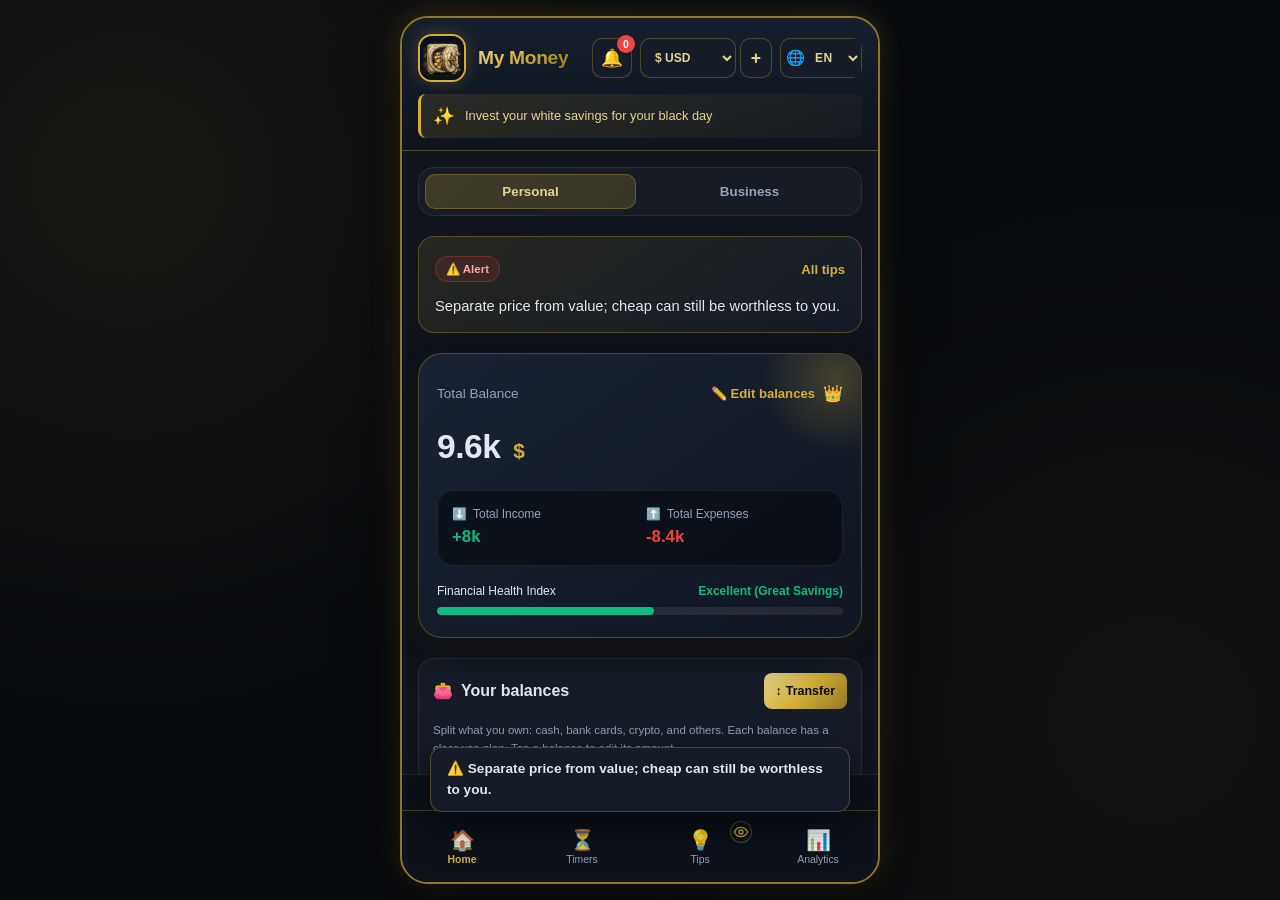
==== commit f5e9cdd4: "Add rent to recurring bills and ship recent home-screen updates. Co-authored-by: Cursor <cursoragent" ====
--- a/index.html
+++ b/index.html
@@ -14,7 +14,7 @@
   <link rel="apple-touch-icon" href="assets/icon-192.png">
   <link rel="icon" type="image/png" sizes="192x192" href="assets/icon-192.png">
   <link rel="icon" type="image/png" href="assets/logo.png">
-  <link rel="stylesheet" href="styles.css?v=52">
+  <link rel="stylesheet" href="styles.css?v=54">
 </head>
 <body>
 
@@ -49,7 +49,6 @@
       <div class="slogan-banner">
         <span class="icon" aria-hidden="true">✨</span>
         <p id="txtSlogan">استثمر رصيدك الأبيض ليومك الأسود</p>
-        <span class="offline-chip" id="offlineChip">يعمل بدون إنترنت</span>
       </div>
     </header>
 
@@ -407,6 +406,10 @@
       </section>
 
     </main>
+
+    <div class="offline-status-bar" role="status">
+      <span class="offline-chip" id="offlineChip">يعمل بدون إنترنت</span>
+    </div>
 
     <nav class="bottom-nav" aria-label="Main">
       <button type="button" class="nav-item active" id="navHome" data-screen="home" aria-current="page">
@@ -867,11 +870,11 @@
     <button type="button" class="btn-text-gold" id="btnForgotPin"><span id="txtForgotPin">نسيت الرمز؟ استعادة عبر Gmail</span></button>
   </div>
 
-  <script src="translations.js?v=52"></script>
-  <script src="app.js?v=52"></script>
+  <script src="translations.js?v=54"></script>
+  <script src="app.js?v=54"></script>
   <script>
     if ('serviceWorker' in navigator && location.protocol !== 'file:') {
-      navigator.serviceWorker.register('./sw.js?v=52').then((reg) => {
+      navigator.serviceWorker.register('./sw.js?v=54').then((reg) => {
         reg.update().catch(() => {});
       }).catch(() => {});
     }
--- a/styles.css
+++ b/styles.css
@@ -288,16 +288,27 @@
   flex-wrap: wrap;
 }
 
+.offline-status-bar {
+  flex-shrink: 0;
+  display: flex;
+  justify-content: center;
+  align-items: center;
+  padding: 6px 12px;
+  background: #0D121B;
+  border-top: 1px solid var(--border-subtle);
+}
+
 .offline-chip {
-  margin-inline-start: auto;
   font-size: 0.68rem;
   font-weight: 700;
   color: var(--success);
   background: rgba(16, 185, 129, 0.12);
   border: 1px solid rgba(16, 185, 129, 0.35);
   border-radius: 999px;
-  padding: 2px 8px;
-  white-space: nowrap;
+  padding: 3px 10px;
+  text-align: center;
+  line-height: 1.35;
+  max-width: 100%;
 }
 
 .offline-chip.is-offline {
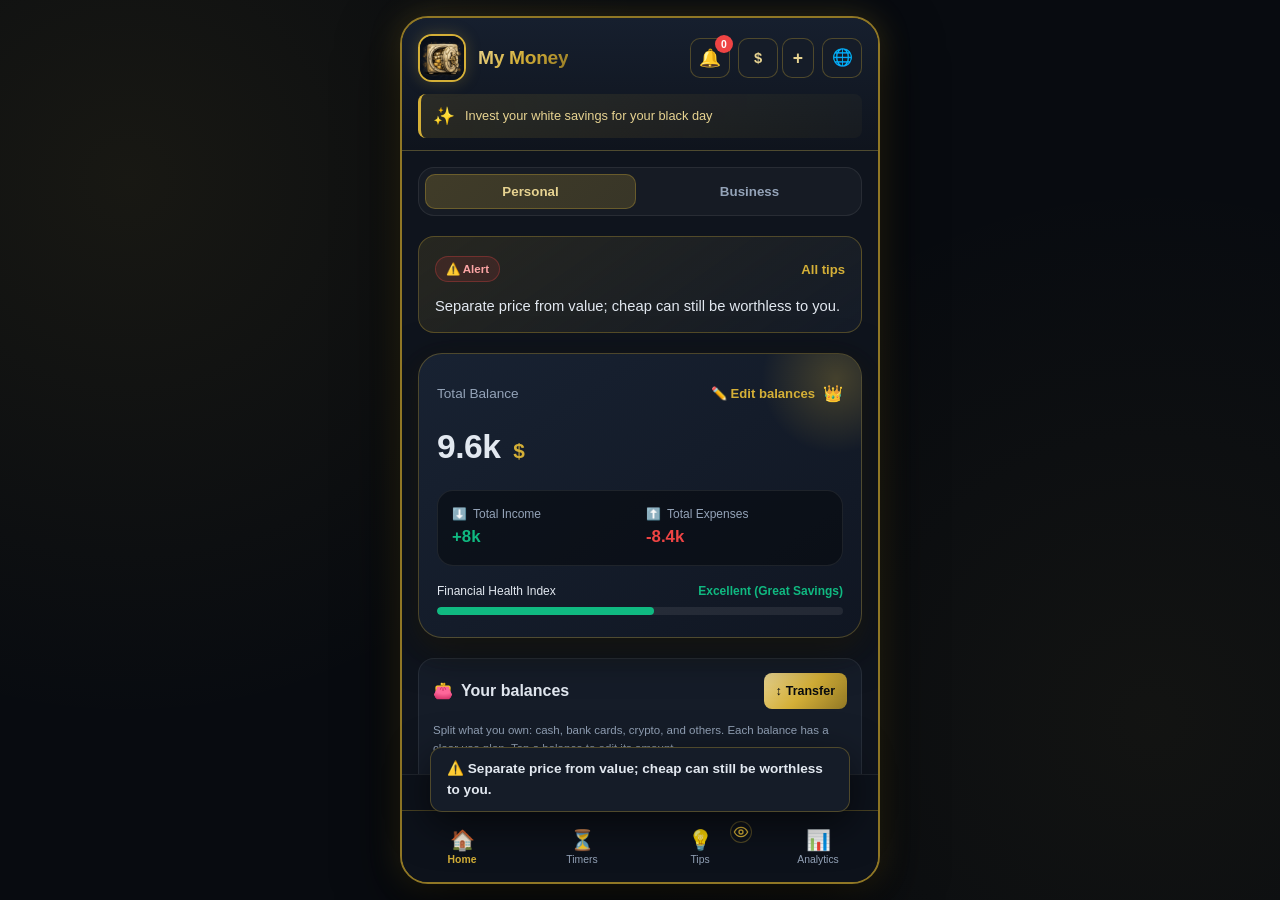
==== commit e01e2bae: "Show only the globe and currency symbol in the header selectors. Co-authored-by: Cursor <cursoragent" ====
--- a/index.html
+++ b/index.html
@@ -14,7 +14,7 @@
   <link rel="apple-touch-icon" href="assets/icon-192.png">
   <link rel="icon" type="image/png" sizes="192x192" href="assets/icon-192.png">
   <link rel="icon" type="image/png" href="assets/logo.png">
-  <link rel="stylesheet" href="styles.css?v=54">
+  <link rel="stylesheet" href="styles.css?v=55">
 </head>
 <body>
 
@@ -35,7 +35,10 @@
             <span class="bell-badge" id="bellBadge" hidden>0</span>
           </button>
           <div class="currency-wrap">
-            <select id="currencySelector" class="currency-select" aria-label="Currency"></select>
+            <div class="header-icon-select">
+              <span class="currency-symbol" id="currencySymbolDisplay" aria-hidden="true">$</span>
+              <select id="currencySelector" class="currency-select" aria-label="Currency"></select>
+            </div>
             <button type="button" class="btn-add-curr" id="btnAddCurrency" title="إضافة عملة">+</button>
             <button type="button" class="btn-add-curr btn-del-curr" id="btnDeleteCurrency" hidden title="حذف">✕</button>
           </div>
@@ -870,11 +873,11 @@
     <button type="button" class="btn-text-gold" id="btnForgotPin"><span id="txtForgotPin">نسيت الرمز؟ استعادة عبر Gmail</span></button>
   </div>
 
-  <script src="translations.js?v=54"></script>
-  <script src="app.js?v=54"></script>
+  <script src="translations.js?v=55"></script>
+  <script src="app.js?v=55"></script>
   <script>
     if ('serviceWorker' in navigator && location.protocol !== 'file:') {
-      navigator.serviceWorker.register('./sw.js?v=54').then((reg) => {
+      navigator.serviceWorker.register('./sw.js?v=55').then((reg) => {
         reg.update().catch(() => {});
       }).catch(() => {});
     }
--- a/styles.css
+++ b/styles.css
@@ -183,53 +183,77 @@
   gap: 4px;
 }
 
-.lang-wrap {
-  display: flex;
-  align-items: center;
-  gap: 0;
+.lang-wrap,
+.header-icon-select {
+  position: relative;
+  display: flex;
+  align-items: center;
+  justify-content: center;
+  width: 40px;
+  min-width: 40px;
+  height: 40px;
   background: var(--bg-card);
   border: 1px solid var(--border-gold);
   border-radius: 10px;
-  min-height: 40px;
   overflow: visible;
   flex-shrink: 0;
 }
 
-.lang-icon {
-  display: inline-flex;
+.lang-wrap:focus-within,
+.header-icon-select:focus-within {
+  border-color: var(--gold-primary);
+  box-shadow: 0 0 10px var(--gold-glow);
+}
+
+.lang-icon,
+.currency-symbol {
+  display: flex;
   align-items: center;
   justify-content: center;
-  width: 28px;
+  width: 100%;
+  height: 100%;
   color: var(--gold-light);
-  font-size: 0.95rem;
+  font-size: 1.05rem;
   line-height: 1;
-  flex-shrink: 0;
+  font-weight: 800;
   user-select: none;
   pointer-events: none;
-}
-
-.lang-wrap:focus-within {
-  border-color: var(--gold-primary);
-  box-shadow: 0 0 10px var(--gold-glow);
-}
-
-.lang-wrap .lang-select {
+  padding: 0 3px;
+}
+
+.currency-symbol {
+  font-size: 0.92rem;
+  overflow: hidden;
+  text-overflow: ellipsis;
+  white-space: nowrap;
+}
+
+.lang-wrap .lang-select,
+.header-icon-select .currency-select {
+  position: absolute;
+  inset: 0;
+  width: 100%;
+  height: 100%;
+  margin: 0;
+  padding: 0;
+  opacity: 0;
   border: 0;
-  border-radius: 0;
-  background: var(--bg-card);
-  color: var(--gold-light);
+  border-radius: 10px;
+  background: transparent;
   box-shadow: none;
-  max-width: 58px;
-  min-width: 52px;
-  min-height: 38px;
-  padding: 8px 4px 8px 2px;
-  font-weight: 800;
-  letter-spacing: 0.04em;
+  cursor: pointer;
+  appearance: none;
+  -webkit-appearance: none;
+  font-size: 16px;
+  min-height: 0;
+  max-width: none;
   color-scheme: dark;
 }
 
 .lang-wrap .lang-select:hover,
-.lang-wrap .lang-select:focus {
+.lang-wrap .lang-select:focus,
+.header-icon-select .currency-select:hover,
+.header-icon-select .currency-select:focus {
   border: 0;
   box-shadow: none;
 }
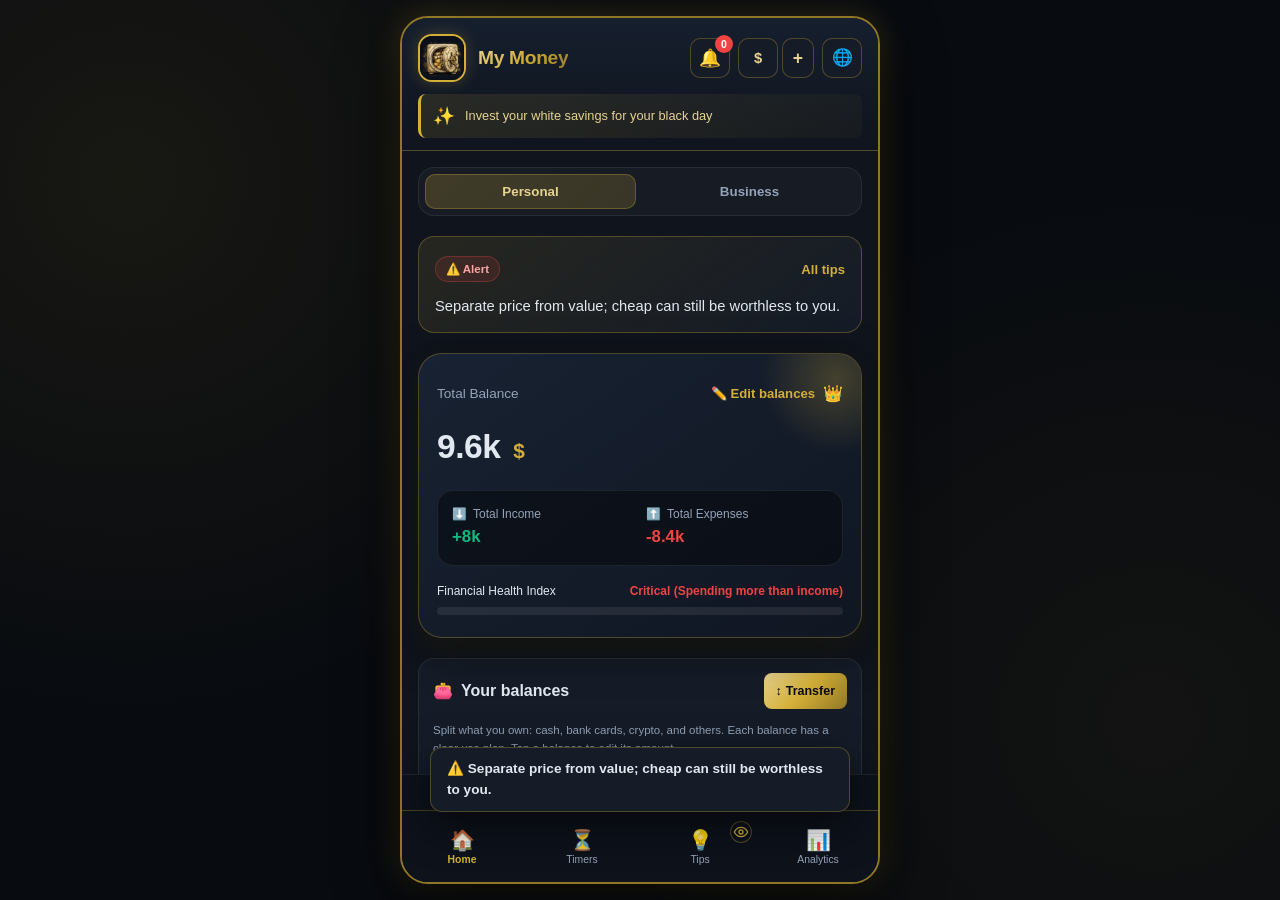
==== commit 2754e3c0: "Flag overspending as critical when expenses exceed income. Co-authored-by: Cursor <cursoragent@curso" ====
--- a/index.html
+++ b/index.html
@@ -14,7 +14,7 @@
   <link rel="apple-touch-icon" href="assets/icon-192.png">
   <link rel="icon" type="image/png" sizes="192x192" href="assets/icon-192.png">
   <link rel="icon" type="image/png" href="assets/logo.png">
-  <link rel="stylesheet" href="styles.css?v=55">
+  <link rel="stylesheet" href="styles.css?v=56">
 </head>
 <body>
 
@@ -873,11 +873,11 @@
     <button type="button" class="btn-text-gold" id="btnForgotPin"><span id="txtForgotPin">نسيت الرمز؟ استعادة عبر Gmail</span></button>
   </div>
 
-  <script src="translations.js?v=55"></script>
-  <script src="app.js?v=55"></script>
+  <script src="translations.js?v=56"></script>
+  <script src="app.js?v=56"></script>
   <script>
     if ('serviceWorker' in navigator && location.protocol !== 'file:') {
-      navigator.serviceWorker.register('./sw.js?v=55').then((reg) => {
+      navigator.serviceWorker.register('./sw.js?v=56').then((reg) => {
         reg.update().catch(() => {});
       }).catch(() => {});
     }
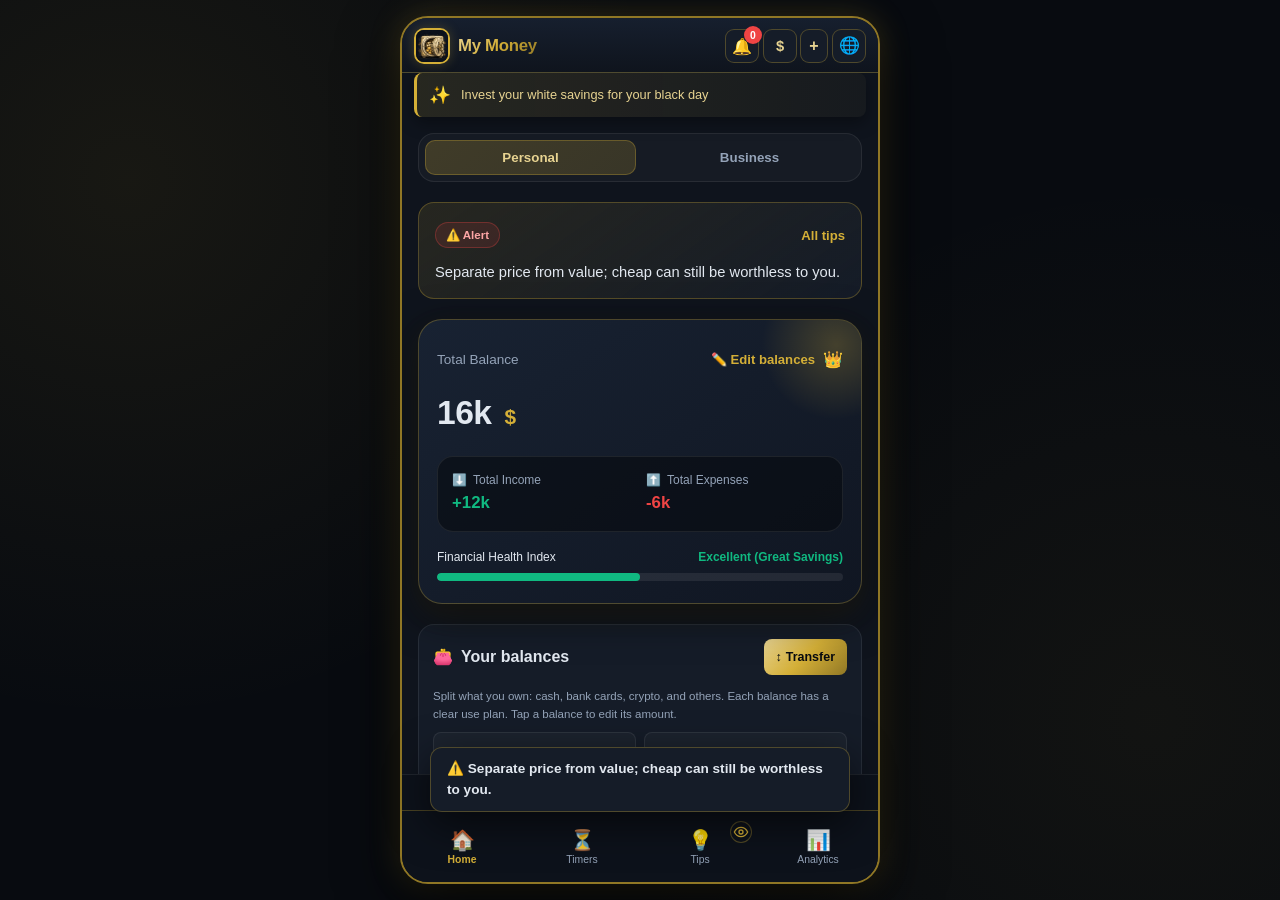
==== commit c9ae6b39: "Tune demo expenses to 6k and polish sticky mobile header. Co-authored-by: Cursor <cursoragent@cursor" ====
--- a/index.html
+++ b/index.html
@@ -14,7 +14,7 @@
   <link rel="apple-touch-icon" href="assets/icon-192.png">
   <link rel="icon" type="image/png" sizes="192x192" href="assets/icon-192.png">
   <link rel="icon" type="image/png" href="assets/logo.png">
-  <link rel="stylesheet" href="styles.css?v=56">
+  <link rel="stylesheet" href="styles.css?v=60">
 </head>
 <body>
 
@@ -23,7 +23,7 @@
     <header class="app-header">
       <div class="header-top">
         <div class="brand-wrapper" id="btnBrandHome" role="button" tabindex="0">
-          <img src="assets/logo.png" alt="" class="brand-logo" width="48" height="48">
+          <img src="assets/logo.png" alt="" class="brand-logo" width="36" height="36">
           <div class="brand-text">
             <h1 id="txtAppName">أموالي</h1>
           </div>
@@ -48,14 +48,13 @@
           </div>
         </div>
       </div>
-
-      <div class="slogan-banner">
+    </header>
+
+    <main class="app-body" id="appBody">
+      <div class="slogan-banner" id="sloganBanner">
         <span class="icon" aria-hidden="true">✨</span>
         <p id="txtSlogan">استثمر رصيدك الأبيض ليومك الأسود</p>
       </div>
-    </header>
-
-    <main class="app-body" id="appBody">
 
       <section class="app-screen is-active" id="screenHome" data-screen="home">
         <div class="space-toggle" id="spaceToggle" role="group" aria-label="Space">
@@ -873,11 +872,11 @@
     <button type="button" class="btn-text-gold" id="btnForgotPin"><span id="txtForgotPin">نسيت الرمز؟ استعادة عبر Gmail</span></button>
   </div>
 
-  <script src="translations.js?v=56"></script>
-  <script src="app.js?v=56"></script>
+  <script src="translations.js?v=60"></script>
+  <script src="app.js?v=60"></script>
   <script>
     if ('serviceWorker' in navigator && location.protocol !== 'file:') {
-      navigator.serviceWorker.register('./sw.js?v=56').then((reg) => {
+      navigator.serviceWorker.register('./sw.js?v=60').then((reg) => {
         reg.update().catch(() => {});
       }).catch(() => {});
     }
--- a/styles.css
+++ b/styles.css
@@ -122,26 +122,30 @@
 
 .app-header {
   flex-shrink: 0;
-  padding: calc(16px + var(--safe-top)) 16px 12px;
+  position: sticky;
+  top: 0;
+  z-index: 60;
+  padding: calc(10px + var(--safe-top)) 12px 8px;
   background: linear-gradient(180deg, #161F2E 0%, var(--bg-surface) 100%);
   border-bottom: 1px solid var(--border-gold);
-  z-index: 50;
 }
 
 .header-top {
   display: flex;
   align-items: center;
   justify-content: space-between;
-  gap: 10px;
-  margin-bottom: 12px;
-  flex-wrap: wrap;
+  gap: 8px;
+  margin-bottom: 0;
+  flex-wrap: nowrap;
+  min-width: 0;
 }
 
 .brand-wrapper {
   display: flex;
   align-items: center;
-  gap: 12px;
+  gap: 8px;
   min-width: 0;
+  flex: 1;
   cursor: pointer;
   border-radius: 10px;
 }
@@ -152,35 +156,43 @@
 }
 
 .brand-logo {
-  width: 48px;
-  height: 48px;
-  border-radius: 14px;
+  width: 36px;
+  height: 36px;
+  border-radius: 10px;
   object-fit: cover;
   border: 2px solid var(--gold-primary);
-  box-shadow: 0 0 15px var(--gold-glow);
+  box-shadow: 0 0 12px var(--gold-glow);
   flex-shrink: 0;
 }
 
+.brand-text {
+  min-width: 0;
+}
+
 .brand-text h1 {
-  font-size: 1.2rem;
+  font-size: 1.05rem;
   font-weight: 800;
   background: var(--gold-gradient);
   -webkit-background-clip: text;
   background-clip: text;
   -webkit-text-fill-color: transparent;
   letter-spacing: -0.3px;
+  white-space: nowrap;
+  overflow: hidden;
+  text-overflow: ellipsis;
 }
 
 .header-controls {
   display: flex;
   align-items: center;
-  gap: 8px;
+  gap: 4px;
+  flex-shrink: 0;
 }
 
 .currency-wrap {
   display: flex;
   align-items: center;
-  gap: 4px;
+  gap: 3px;
 }
 
 .lang-wrap,
@@ -189,12 +201,12 @@
   display: flex;
   align-items: center;
   justify-content: center;
-  width: 40px;
-  min-width: 40px;
-  height: 40px;
+  width: 34px;
+  min-width: 34px;
+  height: 34px;
   background: var(--bg-card);
   border: 1px solid var(--border-gold);
-  border-radius: 10px;
+  border-radius: 9px;
   overflow: visible;
   flex-shrink: 0;
 }
@@ -270,10 +282,10 @@
   background: var(--bg-card);
   color: var(--gold-light);
   border: 1px solid var(--border-gold);
-  border-radius: 10px;
-  width: 32px;
-  min-height: 40px;
-  font-size: 1.1rem;
+  border-radius: 9px;
+  width: 28px;
+  min-height: 34px;
+  font-size: 1rem;
   font-weight: 800;
   cursor: pointer;
   flex-shrink: 0;
@@ -302,14 +314,20 @@
 }
 
 .slogan-banner {
+  flex-shrink: 0;
+  position: sticky;
+  top: 0;
+  z-index: 55;
   background: linear-gradient(90deg, var(--gold-12) 0%, var(--gold-04) 100%);
   border-inline-start: 3px solid var(--gold-primary);
   padding: 8px 12px;
+  margin: 0 12px 8px;
   border-radius: var(--radius-sm);
   display: flex;
   align-items: center;
   gap: 10px;
-  flex-wrap: wrap;
+  flex-wrap: nowrap;
+  box-shadow: 0 6px 16px rgba(0, 0, 0, 0.35);
 }
 
 .offline-status-bar {
@@ -351,6 +369,9 @@
   font-weight: 500;
   flex: 1;
   min-width: 0;
+  white-space: nowrap;
+  overflow: hidden;
+  text-overflow: ellipsis;
 }
 
 .app-body {
@@ -358,16 +379,19 @@
   min-height: 0;
   overflow: hidden;
   position: relative;
+  display: flex;
+  flex-direction: column;
 }
 
 .app-screen {
   display: none;
   flex-direction: column;
   gap: 20px;
-  height: 100%;
+  flex: 1;
+  min-height: 0;
   overflow-y: auto;
   overflow-x: hidden;
-  padding: 16px 16px 20px;
+  padding: 8px 16px 20px;
   overscroll-behavior: contain;
   -webkit-overflow-scrolling: touch;
 }
@@ -1474,11 +1498,11 @@
   position: relative;
   background: var(--bg-card);
   border: 1px solid var(--border-gold);
-  border-radius: 10px;
-  width: 40px;
-  height: 40px;
-  cursor: pointer;
-  font-size: 1.1rem;
+  border-radius: 9px;
+  width: 34px;
+  height: 34px;
+  cursor: pointer;
+  font-size: 1rem;
   flex-shrink: 0;
 }
 
